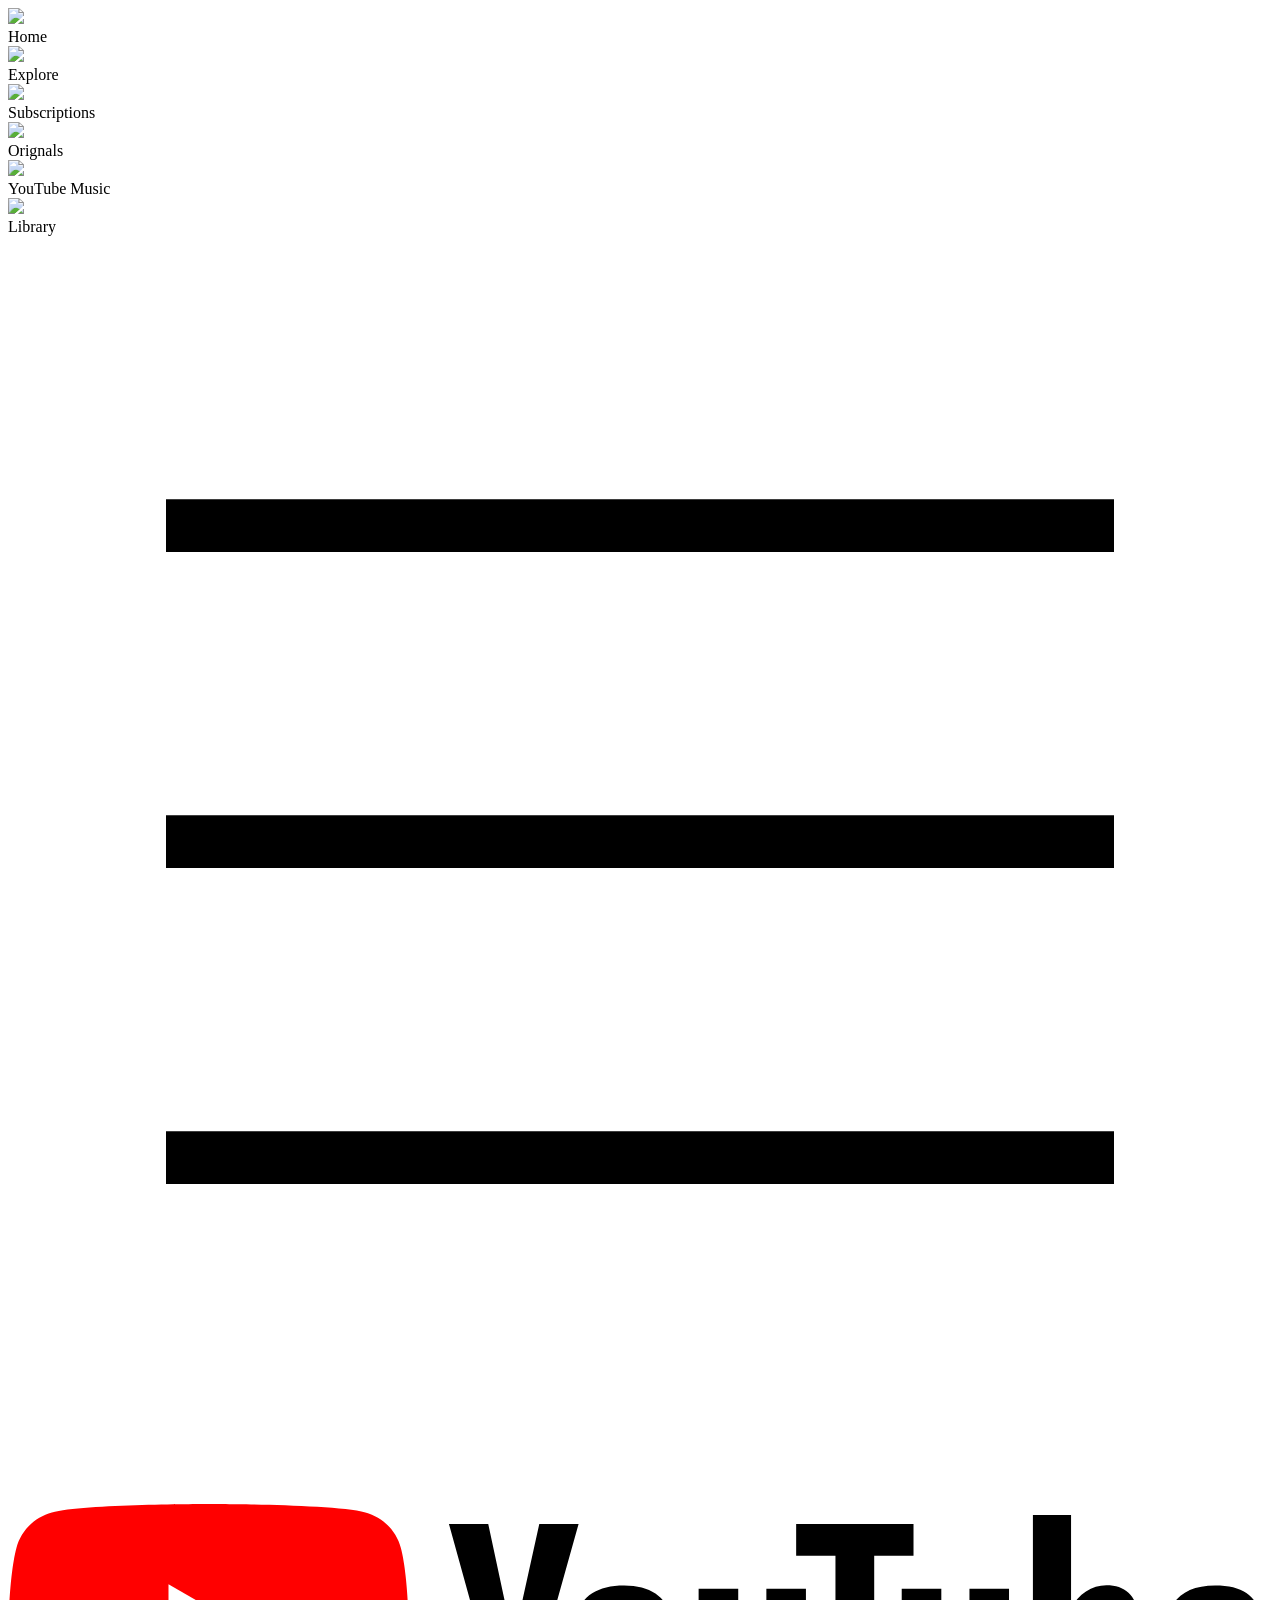
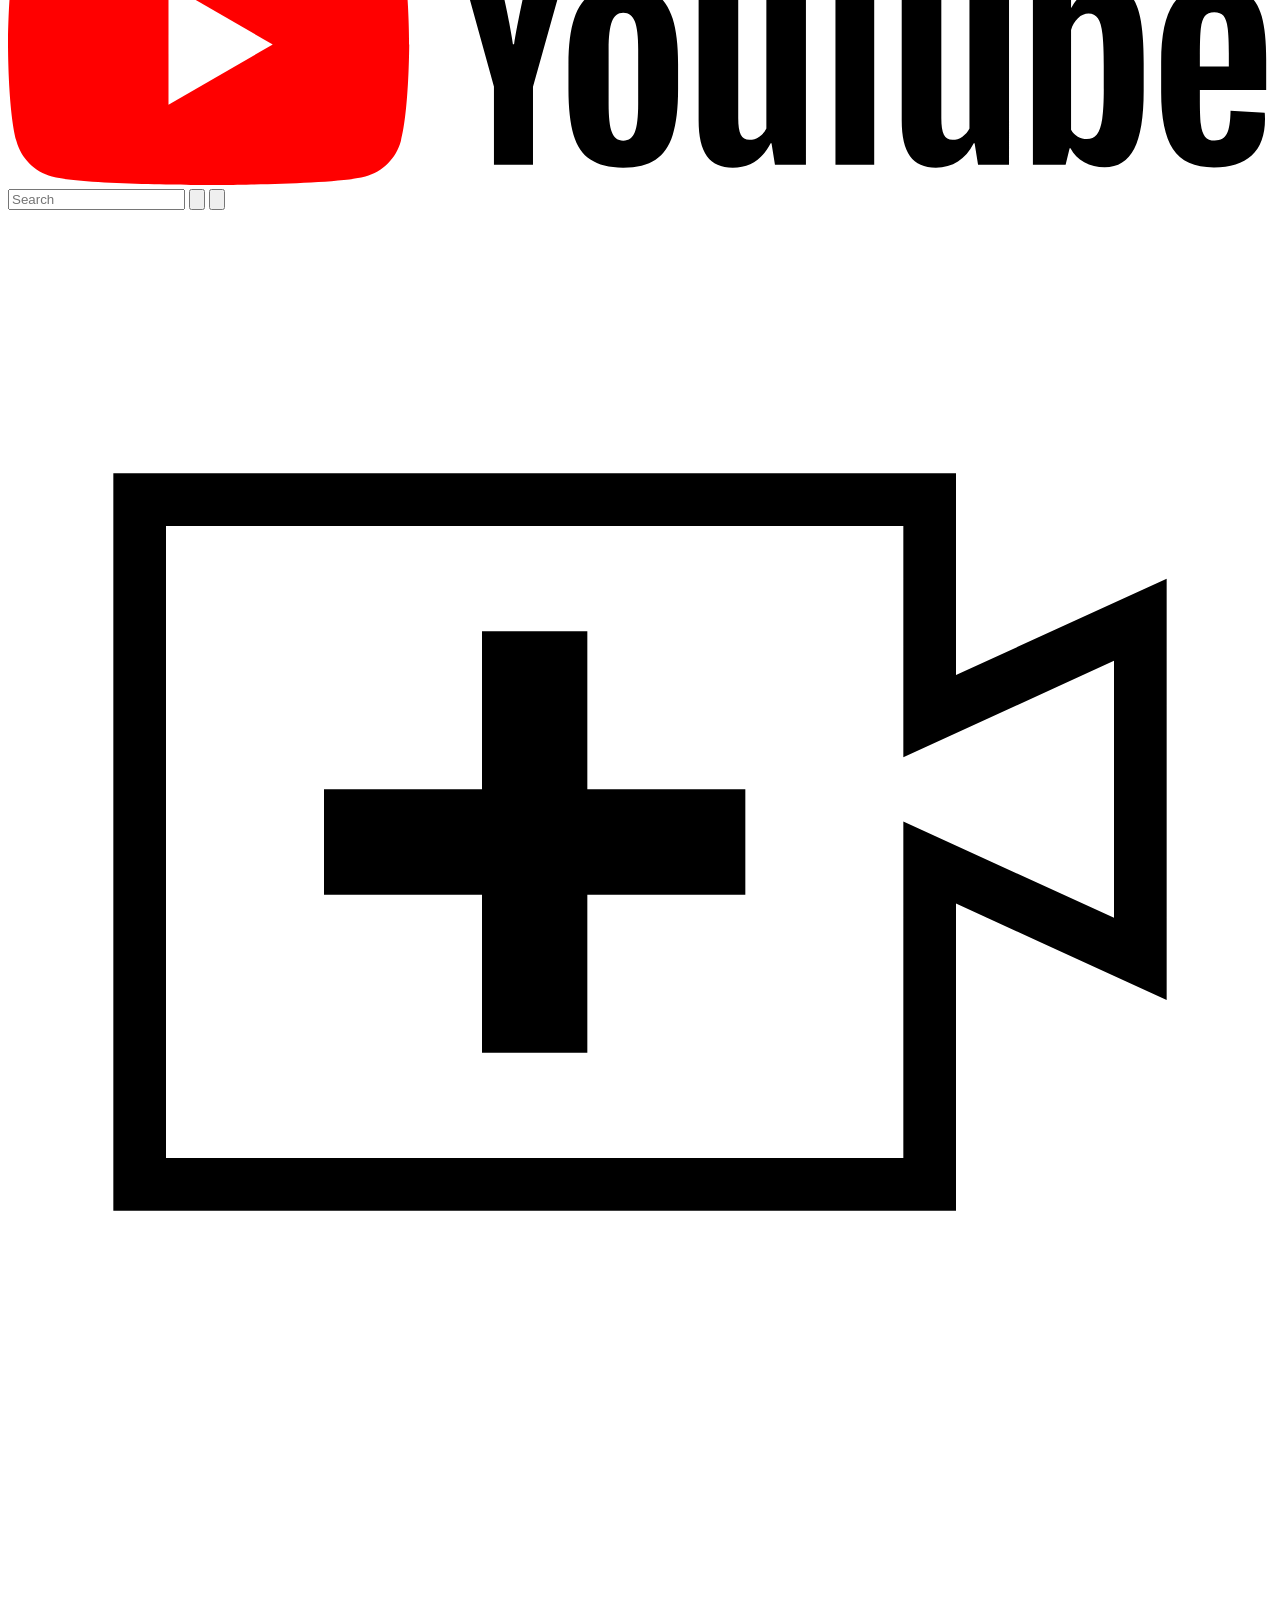
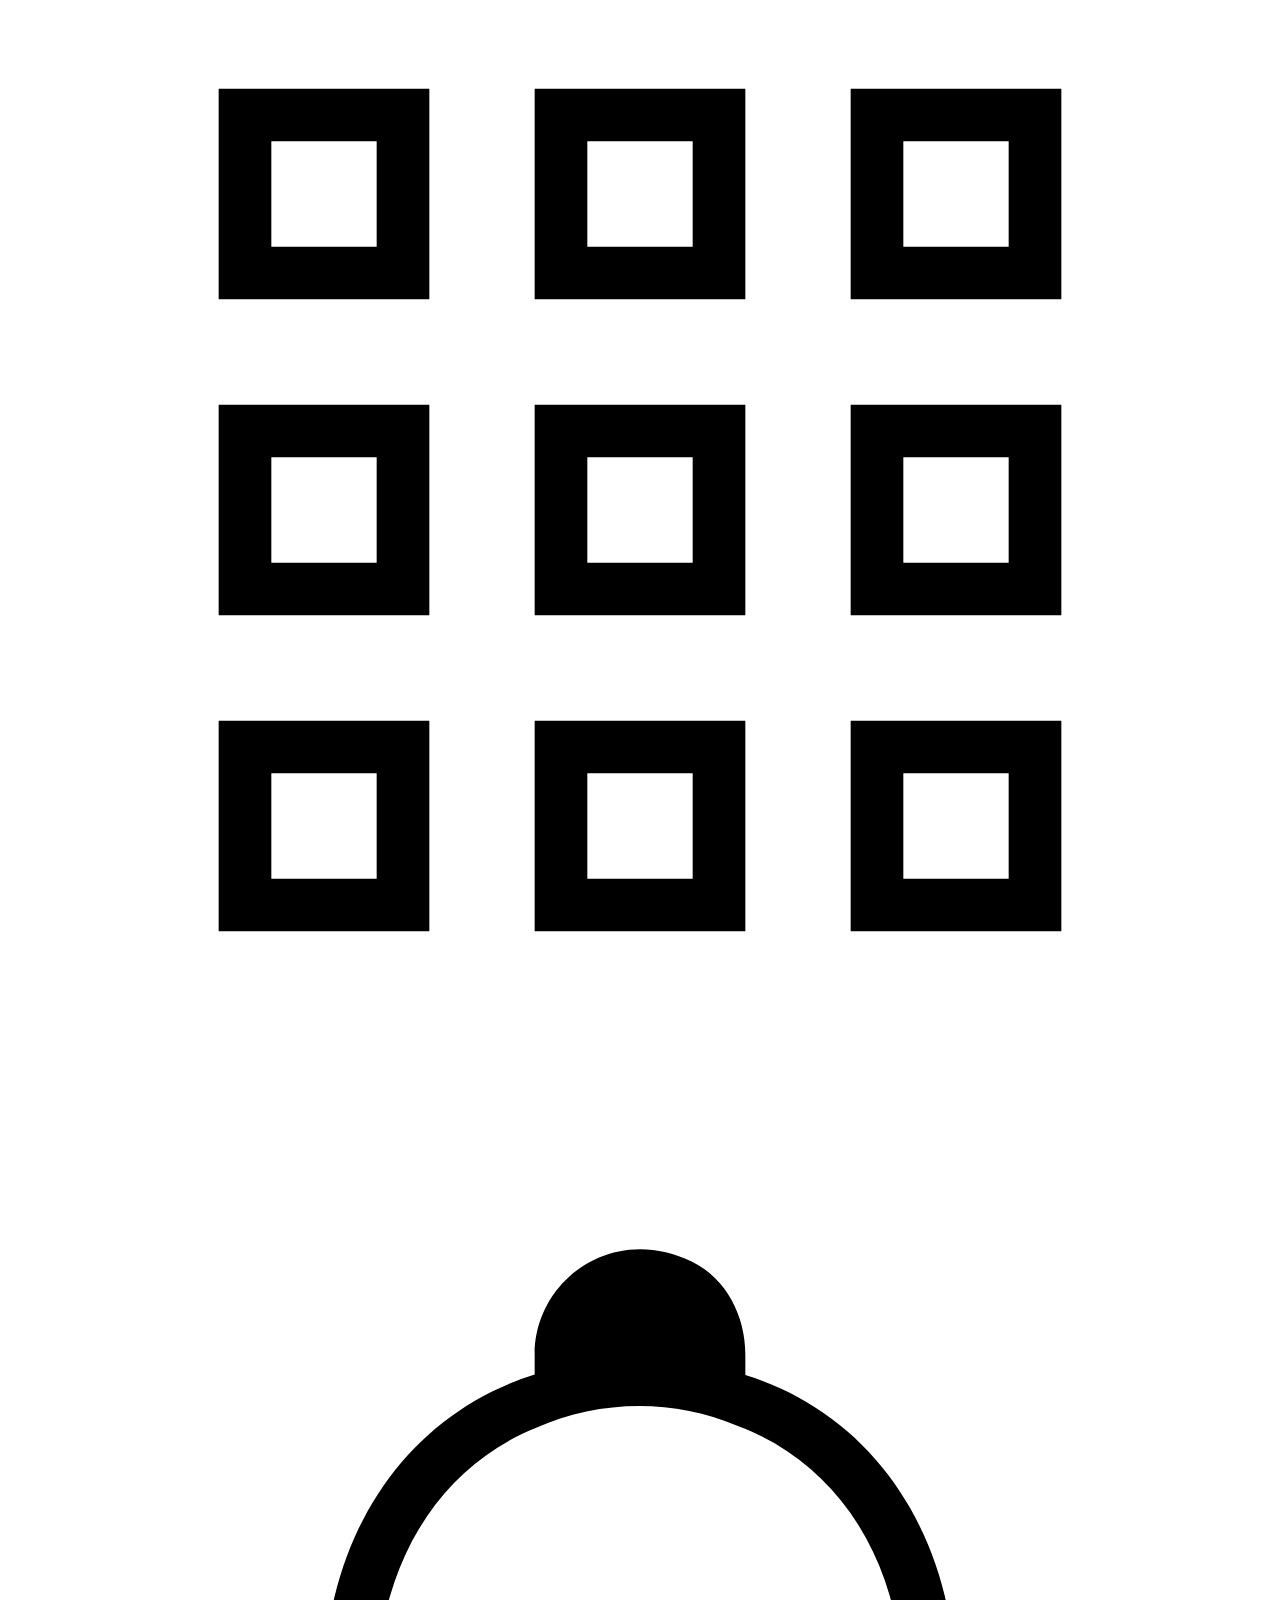
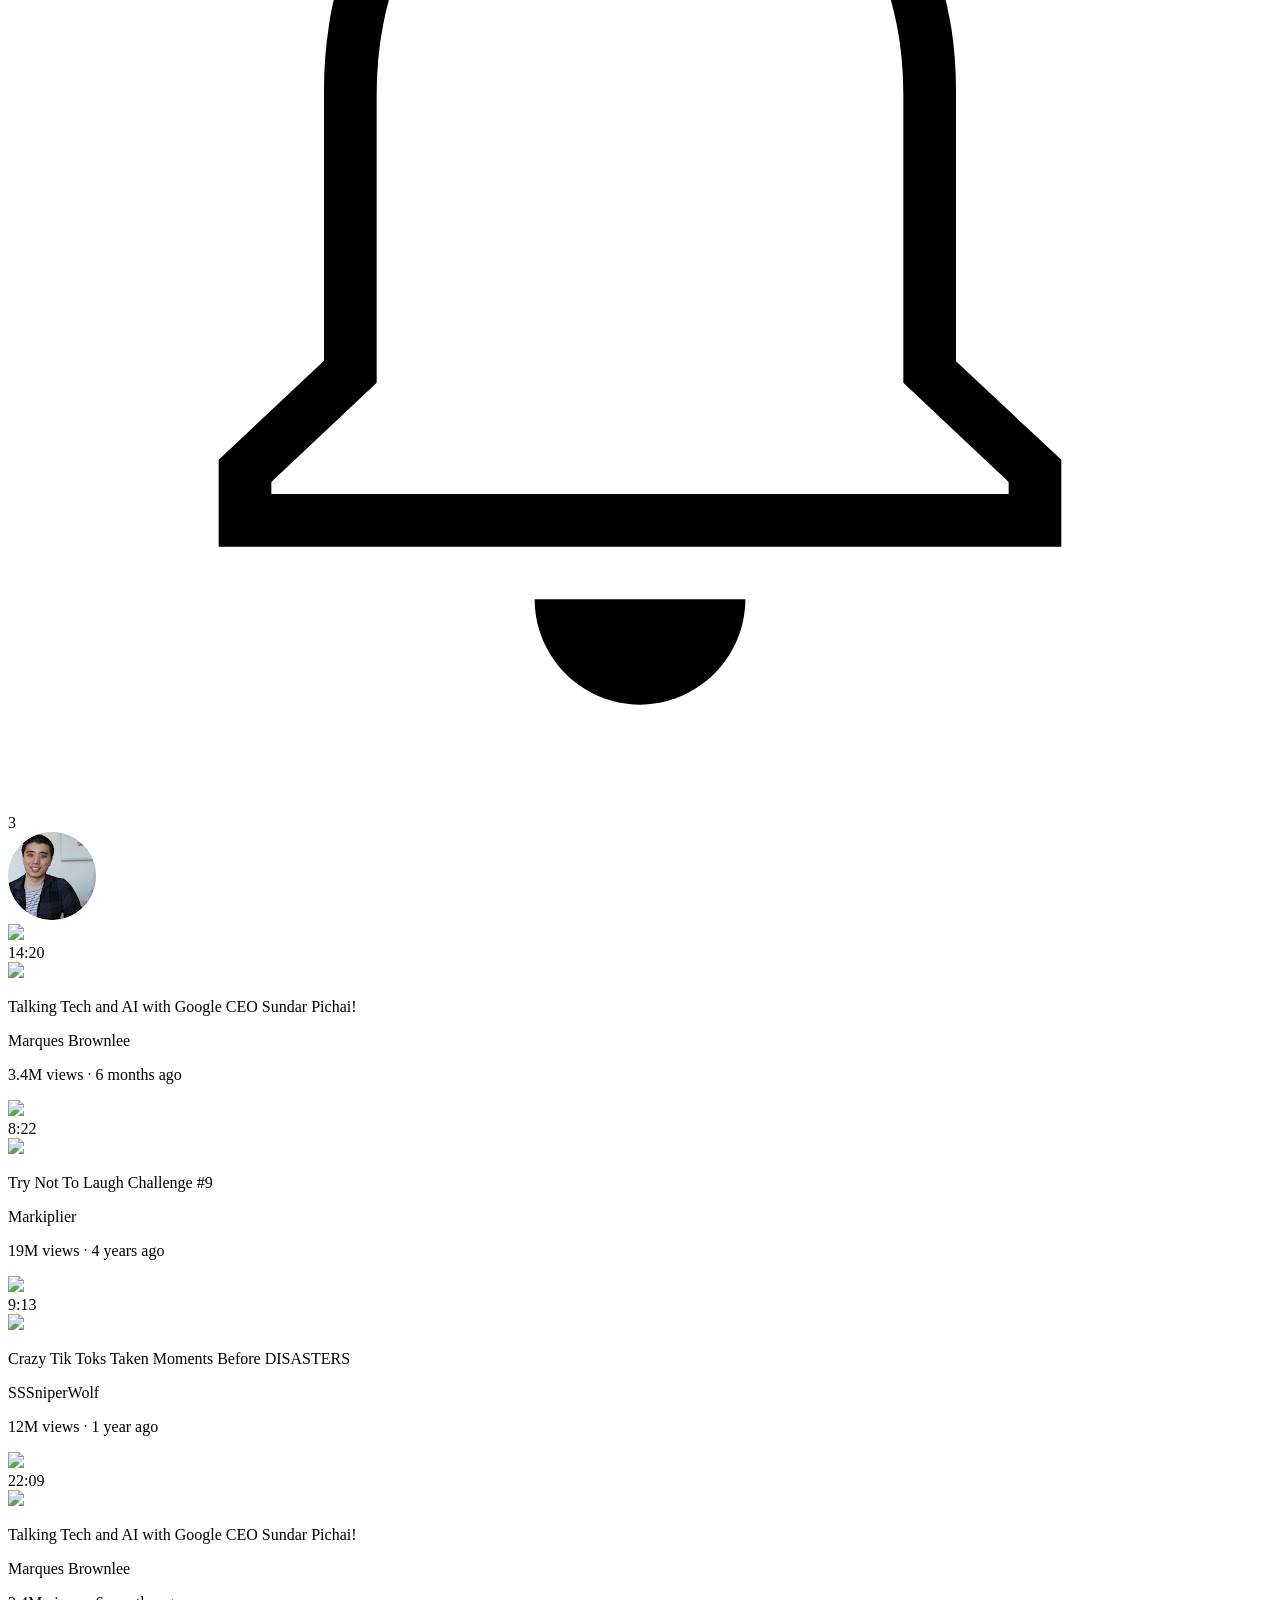
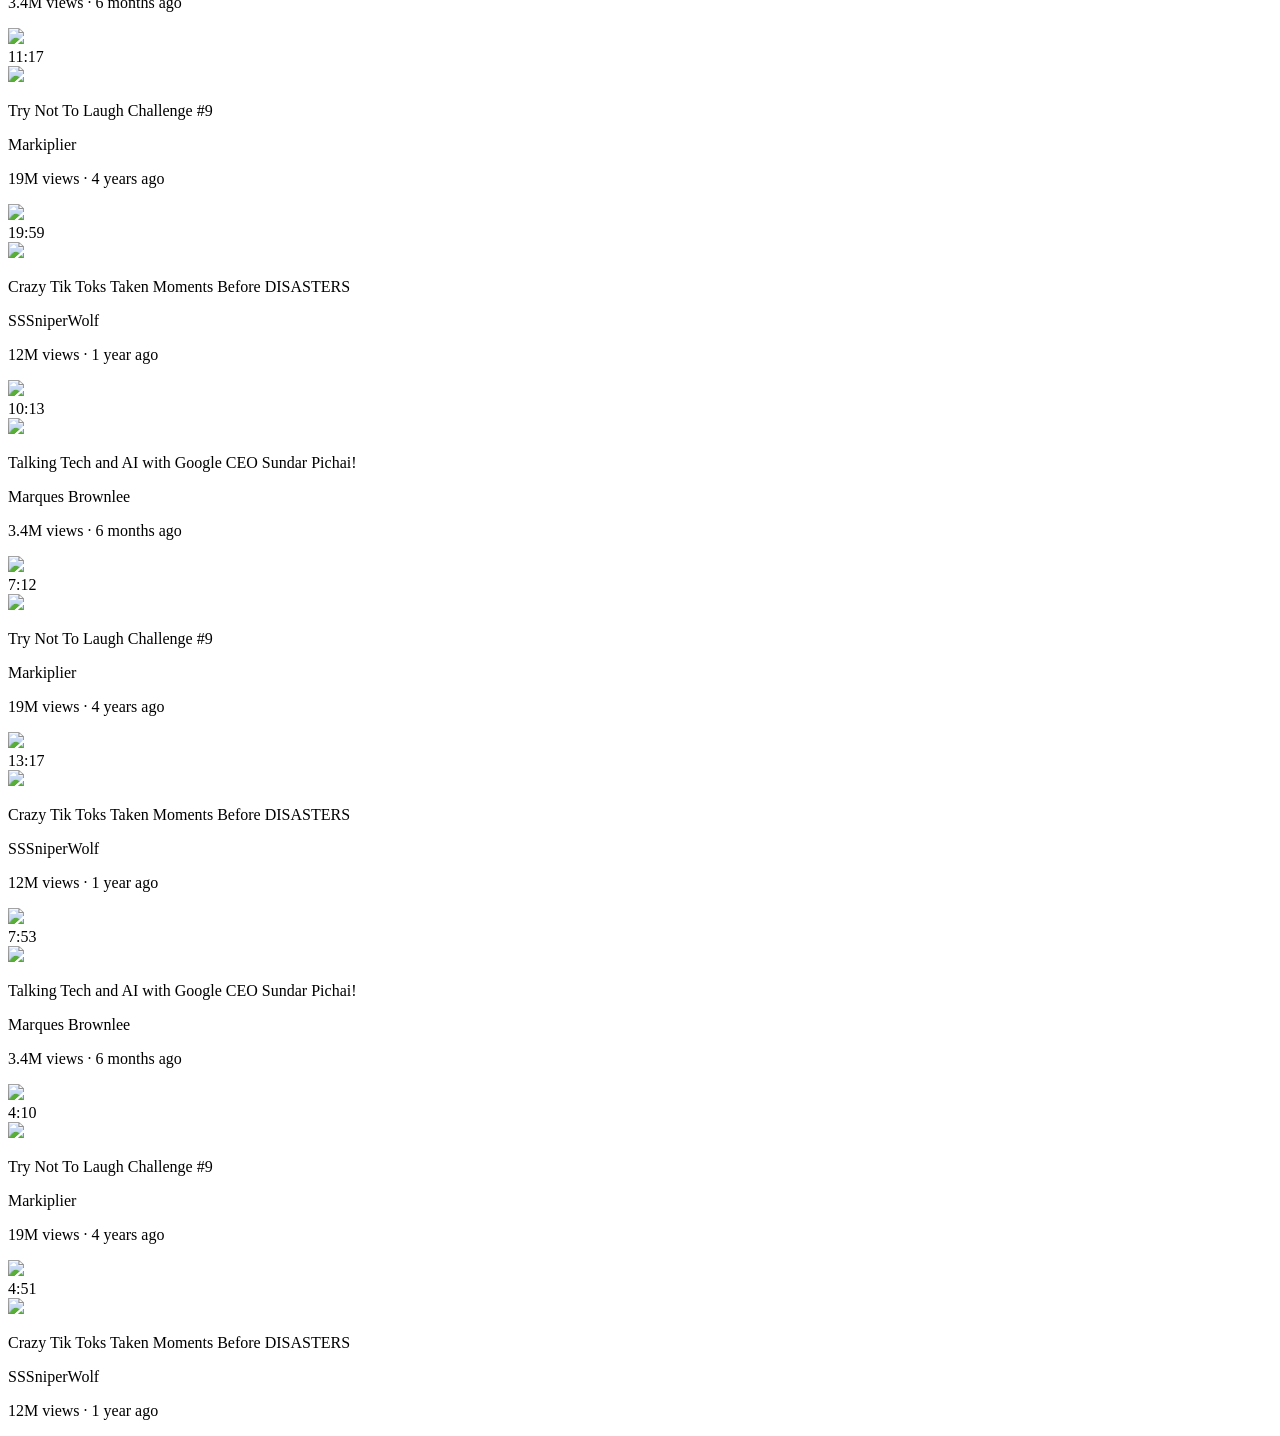
==== yt/youtube.html @ f855974b "Add files via upload" ====
<!DOCTYPE html>
<html>

<head>
    <title>YouTube.com</title>
    <link rel="preconnect" href="https://fonts.googleapis.com">
    <link rel="preconnect" href="https://fonts.gstatic.com" crossorigin>
    <link href="https://fonts.googleapis.com/css2?family=Roboto:ital,wght@0,100..900;1,100..900&display=swap"
        rel="stylesheet">
    <link rel="stylesheet" href="bbb.css">
</head>

<body>
    <nav class="sidebar">
            <div class="sb-button">
                    <img class="sb-image" src="icons/home.svg">
                    <div>Home</div>
            </div>
            <div class="sb-button">
                    <img class="sb-image" src="icons/explore.svg">
                    <div>Explore</div>
            </div>
            <div class="sb-button">
                    <img class="sb-image" src="icons/subscriptions.svg">
                    <div>Subscriptions</div>
            </div>
            <div class="sb-button">
                <img class="sb-image" src="icons/originals.svg">
                <div>Orignals</div>
            </div>
            <div class="sb-button">
                <img class="sb-image" src="icons/youtube-music.svg">
                <div>YouTube Music</div>
            </div>
            <div class="sb-button">
                <img class="sb-image" src="icons/library.svg">
                <div>Library</div>
            </div>
    </nav>
    <header class="header">
        <div class="l">
            <img class="ham" src="hamburger-menu.svg">
            <img class="logo" src="youtube-logo.svg">
        </div>
        <div class="m">
            <input class="searchbar" type="text" placeholder="Search">
            <button class="mag">
                <img class="srch" src="search.svg">
            </button>
            <button class="mic">
                <img class="voice-srch" src="voice-search-icon.svg">
            </button>
        </div>
        <div class="r">
            <img src="upload.svg" class="upload">
            <img src="youtube-apps.svg" class="app">
            <div class="b">
                <img src="notifications.svg" class="bell">
                <div class="count">3</div>
            </div>
            <img src="my-channel.jpeg" class="current-user">
        </div>
    </header>

    <main>
        <div class="tcol">
            <div class="vid">
                <div class="tn">
                    <img class="thumbnail" src="thumbnails/thumbnail-1.webp">
                    <div class="length">14:20</div>
                </div>
                <div class="info">
                    <div class="pp">
                        <img class="profile" src="profiles/channel-1.jpeg">
                    </div>
                    <div class="desc">
                        <p class="title">Talking Tech and AI with Google CEO Sundar Pichai!</p>
                        <p class="creator">Marques Brownlee</p>
                        <p class="stats">3.4M views &#183; 6 months ago</p>
                    </div>
                </div>
            </div>
            <div class="vid">
                <div class="tn">
                    <img class="thumbnail" src="thumbnails/thumbnail-2.webp">
                    <div class="length">8:22</div>
                </div>
                <div class="info">
                    <div class="pp">
                        <img class="profile" src="profiles/channel-2.jpeg">
                    </div>
                    <div class="desc">
                        <p class="title">Try Not To Laugh Challenge #9</p>
                        <p class="creator">Markiplier</p>
                        <p class="stats">19M views &#183; 4 years ago</p>
                    </div>
                </div>
            </div>
            <div class="vid">
                <div class="tn">
                    <img class="thumbnail" src="thumbnails/thumbnail-3.webp">
                    <div class="length">9:13</div>
                </div>
                <div class="info">
                    <div class="pp">
                        <img class="profile" src="profiles/channel-3.jpeg">
                    </div>
                    <div class="desc">
                        <p class="title">Crazy Tik Toks Taken Moments Before DISASTERS</p>
                        <p class="creator">SSSniperWolf</p>
                        <p class="stats">12M views &#183; 1 year ago</p>
                    </div>
                </div>
            </div>
            <div class="vid">
                <div class="tn">
                    <img class="thumbnail" src="thumbnails/thumbnail-4.webp">
                    <div class="length">22:09</div>
                </div>
                <div class="info">
                    <div class="pp">
                        <img class="profile" src="profiles/channel-4.jpeg">
                    </div>
                    <div class="desc">
                        <p class="title">Talking Tech and AI with Google CEO Sundar Pichai!</p>
                        <p class="creator">Marques Brownlee</p>
                        <p class="stats">3.4M views &#183; 6 months ago</p>
                    </div>
                </div>
            </div>
            <div class="vid">
                <div class="tn">
                    <img class="thumbnail" src="thumbnails/thumbnail-5.webp">
                    <div class="length">11:17</div>
                </div>
                <div class="info">
                    <div class="pp">
                        <img class="profile" src="profiles/channel-5.jpeg">
                    </div>
                    <div class="desc">
                        <p class="title">Try Not To Laugh Challenge #9</p>
                        <p class="creator">Markiplier</p>
                        <p class="stats">19M views &#183; 4 years ago</p>
                    </div>
                </div>
            </div>
            <div class="vid">
                <div class="tn">
                    <img class="thumbnail" src="thumbnails/thumbnail-6.webp">
                    <div class="length">19:59</div>
                </div>
                <div class="info">
                    <div class="pp">
                        <img class="profile" src="profiles/channel-6.jpeg">
                    </div>
                    <div class="desc">
                        <p class="title">Crazy Tik Toks Taken Moments Before DISASTERS</p>
                        <p class="creator">SSSniperWolf</p>
                        <p class="stats">12M views &#183; 1 year ago</p>
                    </div>
                </div>
            </div>
            <div class="vid">
                <div class="tn">
                    <img class="thumbnail" src="thumbnails/thumbnail-7.webp">
                    <div class="length">10:13</div>
                </div>
                <div class="info">
                    <div class="pp">
                        <img class="profile" src="profiles/channel-7.jpeg">
                    </div>
                    <div class="desc">
                        <p class="title">Talking Tech and AI with Google CEO Sundar Pichai!</p>
                        <p class="creator">Marques Brownlee</p>
                        <p class="stats">3.4M views &#183; 6 months ago</p>
                    </div>
                </div>
            </div>
            <div class="vid">
                <div class="tn">
                    <img class="thumbnail" src="thumbnails/thumbnail-8.webp">
                    <div class="length">7:12</div>
                </div>
                <div class="info">
                    <div class="pp">
                        <img class="profile" src="profiles/channel-8.jpeg">
                    </div>
                    <div class="desc">
                        <p class="title">Try Not To Laugh Challenge #9</p>
                        <p class="creator">Markiplier</p>
                        <p class="stats">19M views &#183; 4 years ago</p>
                    </div>
                </div>
            </div>
            <div class="vid">
                <div class="tn">
                    <img class="thumbnail" src="thumbnails/thumbnail-9.webp">
                    <div class="length">13:17</div>
                </div>
                <div class="info">
                    <div class="pp">
                        <img class="profile" src="profiles/channel-9.jpeg">
                    </div>
                    <div class="desc">
                        <p class="title">Crazy Tik Toks Taken Moments Before DISASTERS</p>
                        <p class="creator">SSSniperWolf</p>
                        <p class="stats">12M views &#183; 1 year ago</p>
                    </div>
                </div>
            </div>
            <div class="vid">
                <div class="tn">
                    <img class="thumbnail" src="thumbnails/thumbnail-10.webp">
                    <div class="length">7:53</div>
                </div>
                <div class="info">
                    <div class="pp">
                        <img class="profile" src="profiles/channel-10.jpeg">
                    </div>
                    <div class="desc">
                        <p class="title">Talking Tech and AI with Google CEO Sundar Pichai!</p>
                        <p class="creator">Marques Brownlee</p>
                        <p class="stats">3.4M views &#183; 6 months ago</p>
                    </div>
                </div>
            </div>
            <div class="vid">
                <div class="tn">
                    <img class="thumbnail" src="thumbnails/thumbnail-11.webp">
                    <div class="length">4:10</div>
                </div>
                <div class="info">
                    <div class="pp">
                        <img class="profile" src="profiles/channel-11.jpeg">
                    </div>
                    <div class="desc">
                        <p class="title">Try Not To Laugh Challenge #9</p>
                        <p class="creator">Markiplier</p>
                        <p class="stats">19M views &#183; 4 years ago</p>
                    </div>
                </div>
            </div>
            <div class="vid">
                <div class="tn">
                    <img class="thumbnail" src="thumbnails/thumbnail-12.webp">
                    <div class="length">4:51</div>
                </div>
                <div class="info">
                    <div class="pp">
                        <img class="profile" src="profiles/channel-12.jpeg">
                    </div>
                    <div class="desc">
                        <p class="title">Crazy Tik Toks Taken Moments Before DISASTERS</p>
                        <p class="creator">SSSniperWolf</p>
                        <p class="stats">12M views &#183; 1 year ago</p>
                    </div>
                </div>
            </div>
        </div>
    </main>
</body>

</html>
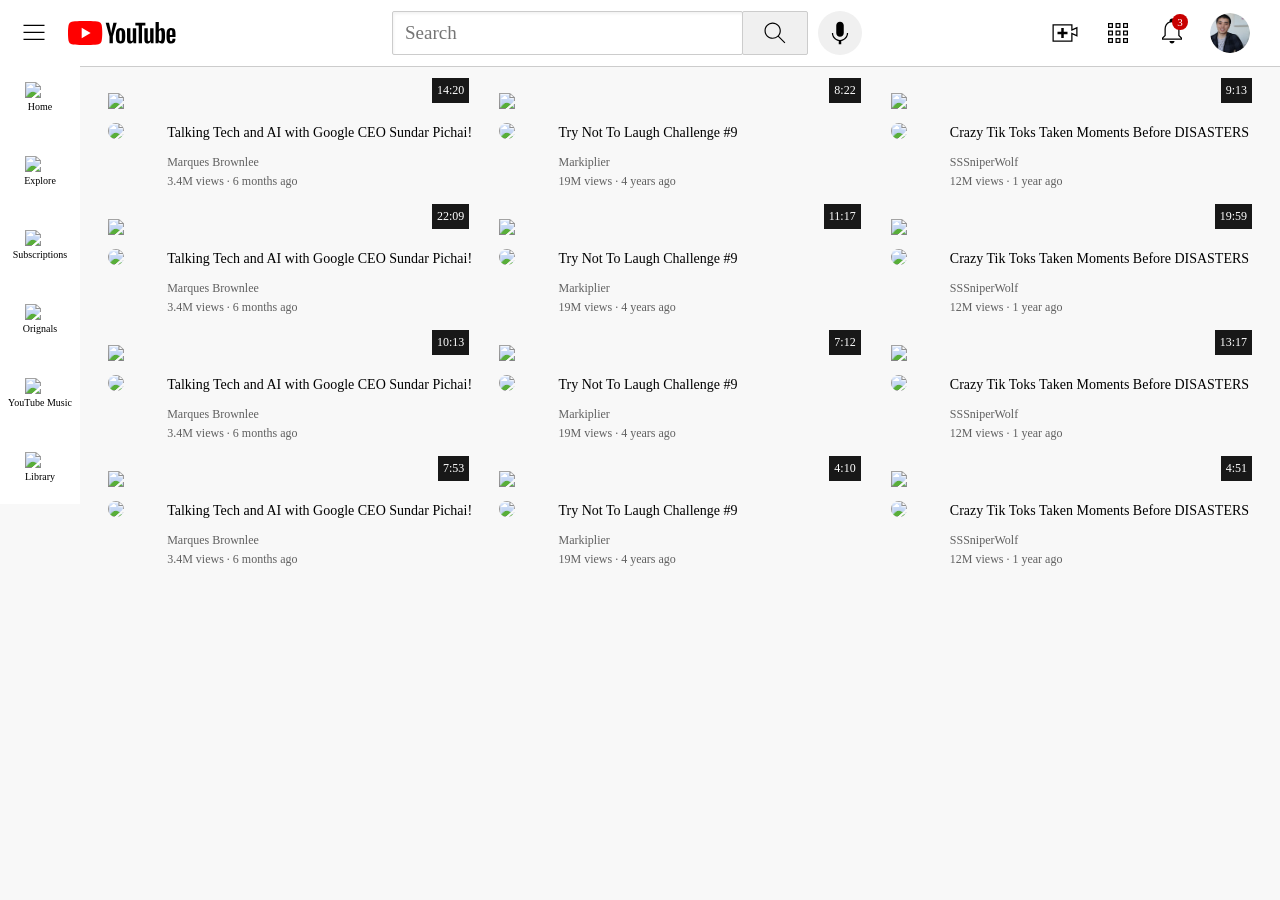
==== commit 770046f3: "Update youtube.html" ====
--- a/yt/youtube.html
+++ b/yt/youtube.html
@@ -7,7 +7,7 @@
     <link rel="preconnect" href="https://fonts.gstatic.com" crossorigin>
     <link href="https://fonts.googleapis.com/css2?family=Roboto:ital,wght@0,100..900;1,100..900&display=swap"
         rel="stylesheet">
-    <link rel="stylesheet" href="bbb.css">
+    <link rel="stylesheet" href="youtube.css">
 </head>
 
 <body>
@@ -260,4 +260,4 @@
     </main>
 </body>
 
-</html>+</html>
--- a/yt/youtube.css
+++ b/yt/youtube.css
@@ -0,0 +1,216 @@
+body{
+            padding-top: 85px;
+            padding-left: 100px;
+            padding-right: 15px;
+            background-color: rgb(248, 248, 248);
+        }
+        .tcol{
+            display: grid;
+            column-gap: 25px;
+            margin-bottom: 40px; 
+            row-gap: 30px;    
+        }
+        @media(max-width:950px){
+            .tcol{
+                grid-template-columns: 1fr 1fr;
+            }
+        }
+        @media(min-width:951px) and (max-width:1299px){
+            .tcol{
+                grid-template-columns: 1fr 1fr 1fr;
+            }
+        }
+        @media(min-width:1300px){
+            .tcol{
+                grid-template-columns: 1fr 1fr 1fr 1fr;
+            }
+        }
+        p {
+            margin-top: 0px;
+            margin-bottom: 0px;
+        }
+        *{
+            font-family: Roboto;
+
+        }
+        .info {
+            display: grid;
+            grid-template-columns: .8fr 5fr;
+            column-gap: 10px;
+        }
+
+        .thumbnail {
+            width: 100%;
+            margin-bottom: 10px;
+        }
+        .tn{
+            position: relative;
+        }
+        .length{
+            position: absolute;
+            bottom: 20px;
+            right: 5px;
+            color:white;
+            background-color: rgba(0, 0, 0, .9);
+            padding: 5px 5px 5px 5px;
+            font-size: 12px;
+        }
+        .profile {
+            width: 100%;
+            border-radius: 50%;
+        }
+        .desc {
+            vertical-align: top;
+        }
+        .title{
+            margin-bottom: 12px;
+            font-weight: 500;
+            font-size: 14px;
+            line-height: 20px;
+        }
+        .creator, .stats{
+            color:rgb(96,96,96);
+            font-size: 12px;
+        }
+        .creator{
+            margin-bottom: 4px;
+        }
+        .header{
+            display: flex;
+            flex-direction: row;
+            height: 60px;
+            justify-content: space-between;
+            position:fixed;
+            top:0;
+            left:0;
+            right:0;
+            background-color: white;
+            padding-top: 3px;
+            padding-bottom: 3px;
+            border-bottom: solid;
+            border-bottom-width: .1px;
+            border-color: rgb(204, 204, 204);
+            z-index: 100;
+        }
+
+        .m{
+            flex:1;
+            margin-left: 57px;
+            margin-right: 29px;
+            max-width: 470px;
+
+        }
+        .r{
+            width:200px;
+            margin-right: 30px;
+            justify-content: space-between;
+            flex-shrink: 0;
+        }
+        .l, .m, .r {
+            display: flex;             
+            align-items: center;
+        }
+        .ham{
+            flex:1;
+            margin-left: 20px;
+            margin-right: 20px;
+            height: 28px;
+        }
+        .logo{
+            flex:1;
+            height:24px;
+        }
+        .searchbar{
+            flex:1;
+            font-family: Roboto;
+            font-size: 19px;
+            font-weight: 400;
+            width: 100%;
+            box-shadow: inset 1px 2px 3px rgb(0, 0, 0, 0.05);
+            border-color: rgb(204, 204, 204);
+            border-width: 0.909091px;
+            border-style:solid;
+            border-radius: 2px;
+            height: 40px;
+            padding-left:12px;
+
+        }
+        .srch{
+            height:28px;
+            width: 100%;
+            margin-right: 10px;
+            margin-left: 10px;
+        }
+        .mag{
+            height:44px;
+            width:66px;
+            display: flex;
+            align-items: center;
+            box-shadow: rgb(238, 238, 238);
+            border-color: rgb(204, 204, 204);
+            border-width: 0.909091px;
+            border-style:solid;
+            border-radius: 2px;
+            background-color: rgb(240, 240, 240);
+            margin-left: -1px;
+            margin-right: 10px;
+        }
+        .voice-srch, .upload, .app, .bell{
+            height: 30px;
+        }
+        .voice-srch{
+            flex:1;
+        }
+        .mic{
+            height:44px;
+            width:44px;
+            border-radius: 50%;
+            border:none;
+            background-color: rgb(240, 240, 240);
+            display: flex;
+            align-items: center;
+        }
+        .current-user{
+            height: 40px;
+            border-radius: 50%;
+        }
+        .b{
+            position: relative;
+        }
+        .count{
+            position: absolute;
+            top:-2px;
+            right: -1.2px;
+            background-color:rgb(200, 0, 0);
+            border-radius: 50%;
+            color:white;
+            padding: 2px 5px 2px 5px;
+            font-size: 11px;
+        }
+        .sidebar{
+                position:fixed;
+                left:0;
+                top: 60px;
+                bottom: 0;
+                width: 80px;
+                z-index: 200;
+            }
+            .sb-button{
+                display: flex;
+                justify-content: center;
+                align-items: center;
+                flex-direction: column;
+                height: 74px;
+                background-color: white;
+            }
+            .sb-button:hover{
+                background-color: rgb(245, 245, 245);
+                cursor: pointer;
+            }
+            .sb-image{
+                width: 30px;
+                margin-bottom: 3px;
+            }
+            .sb-button div{
+                font-size: 10px;
+            }
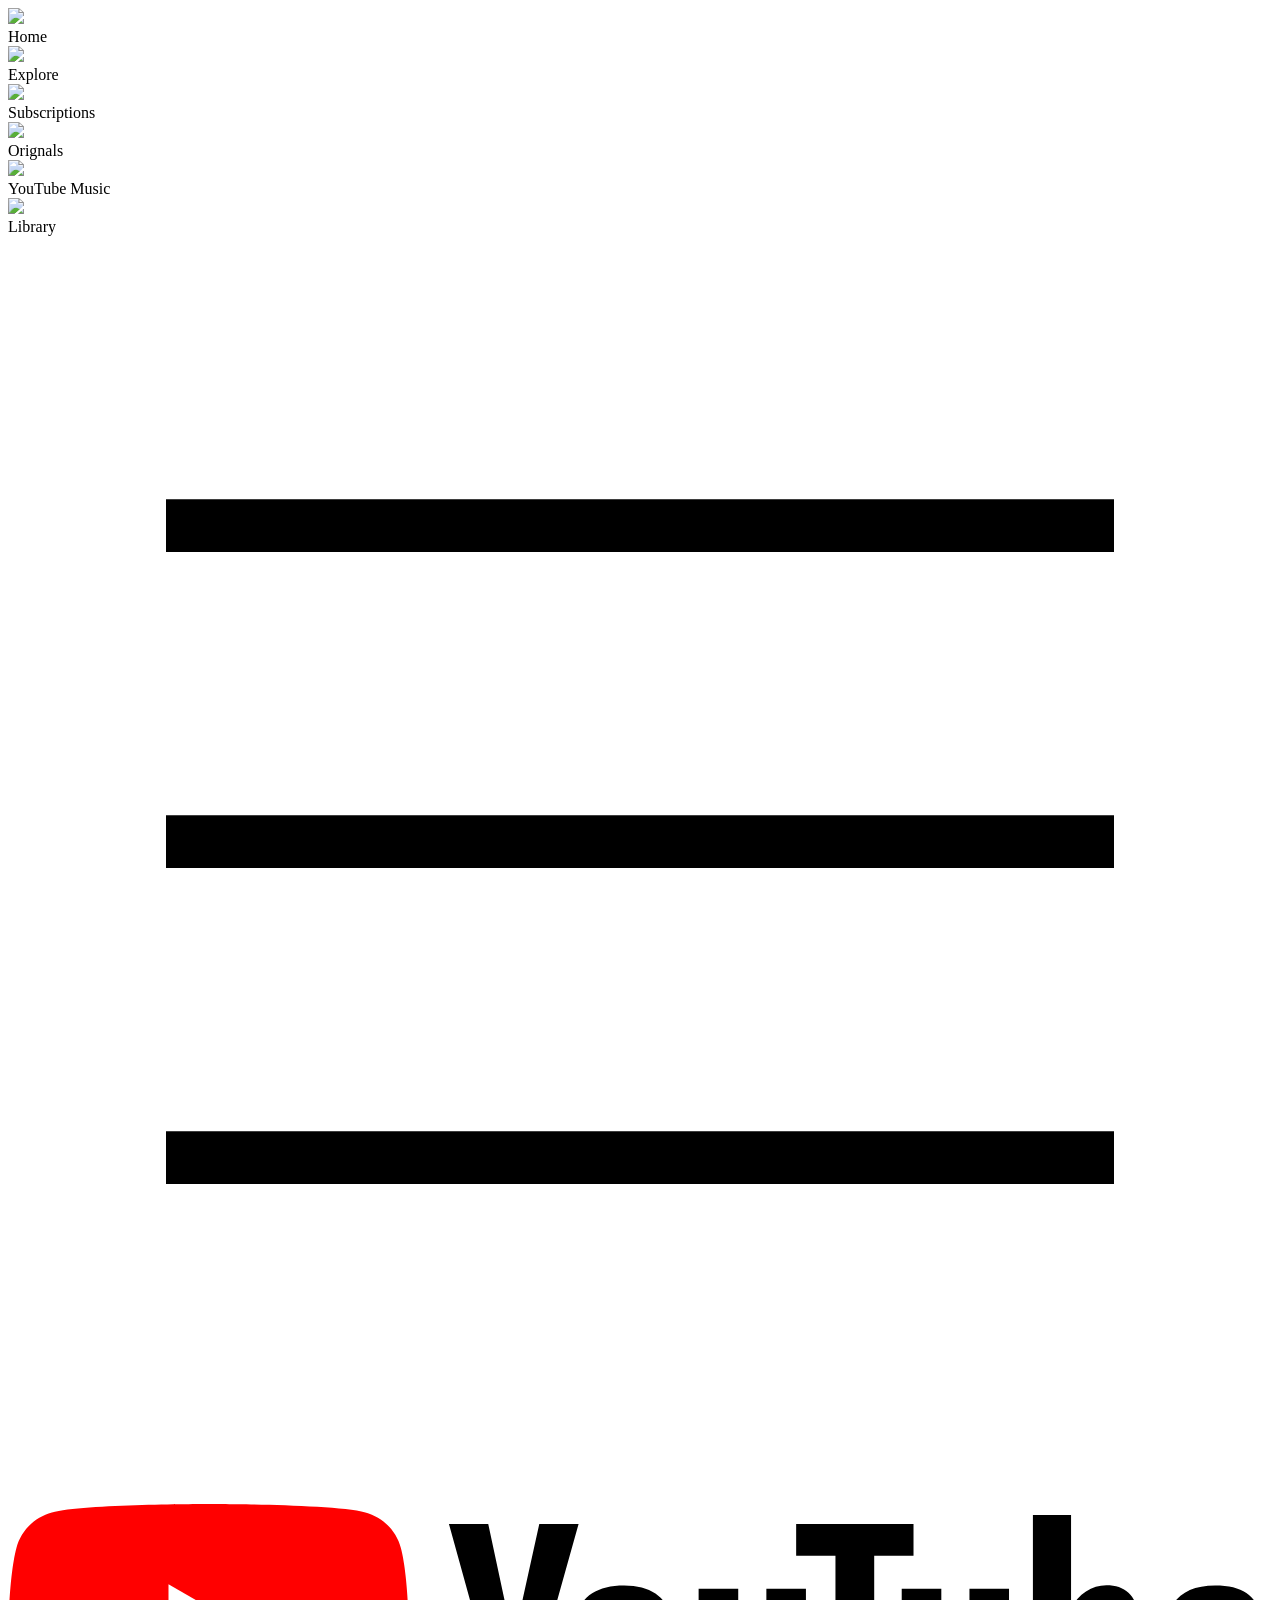
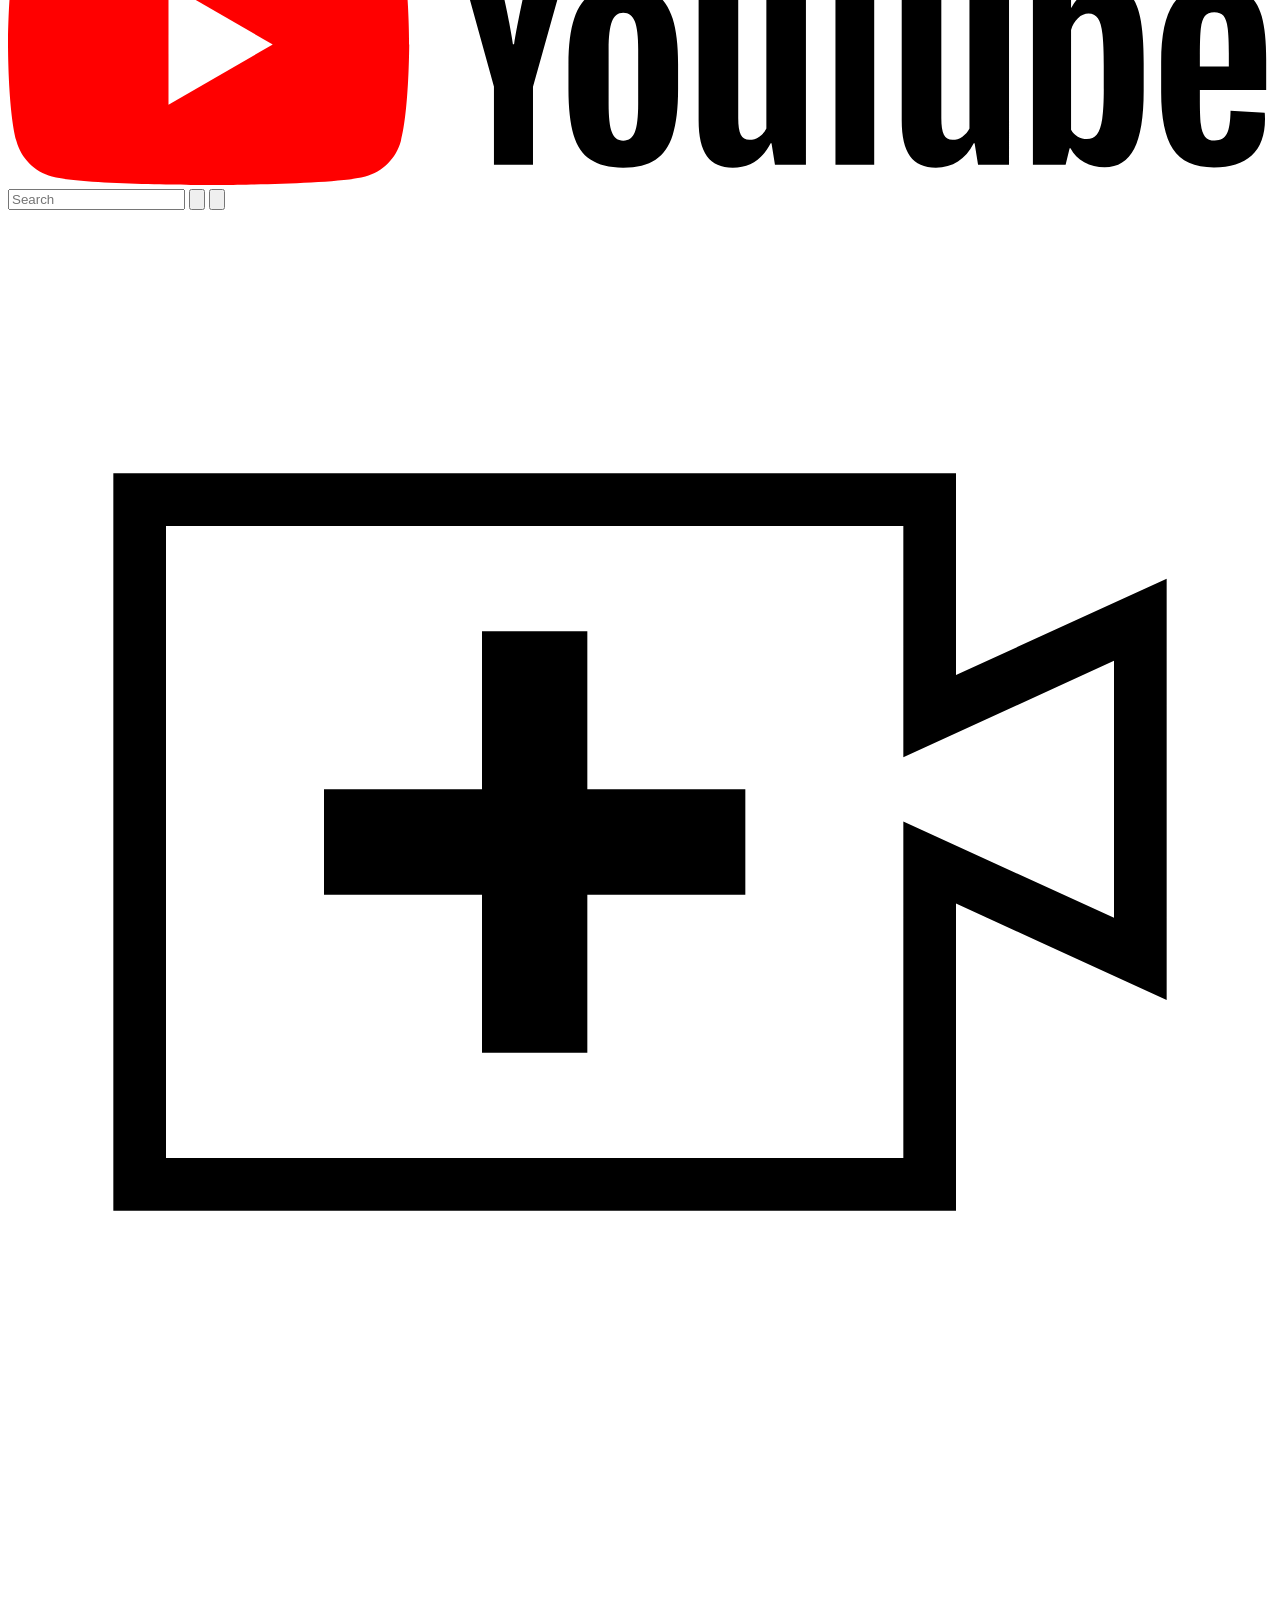
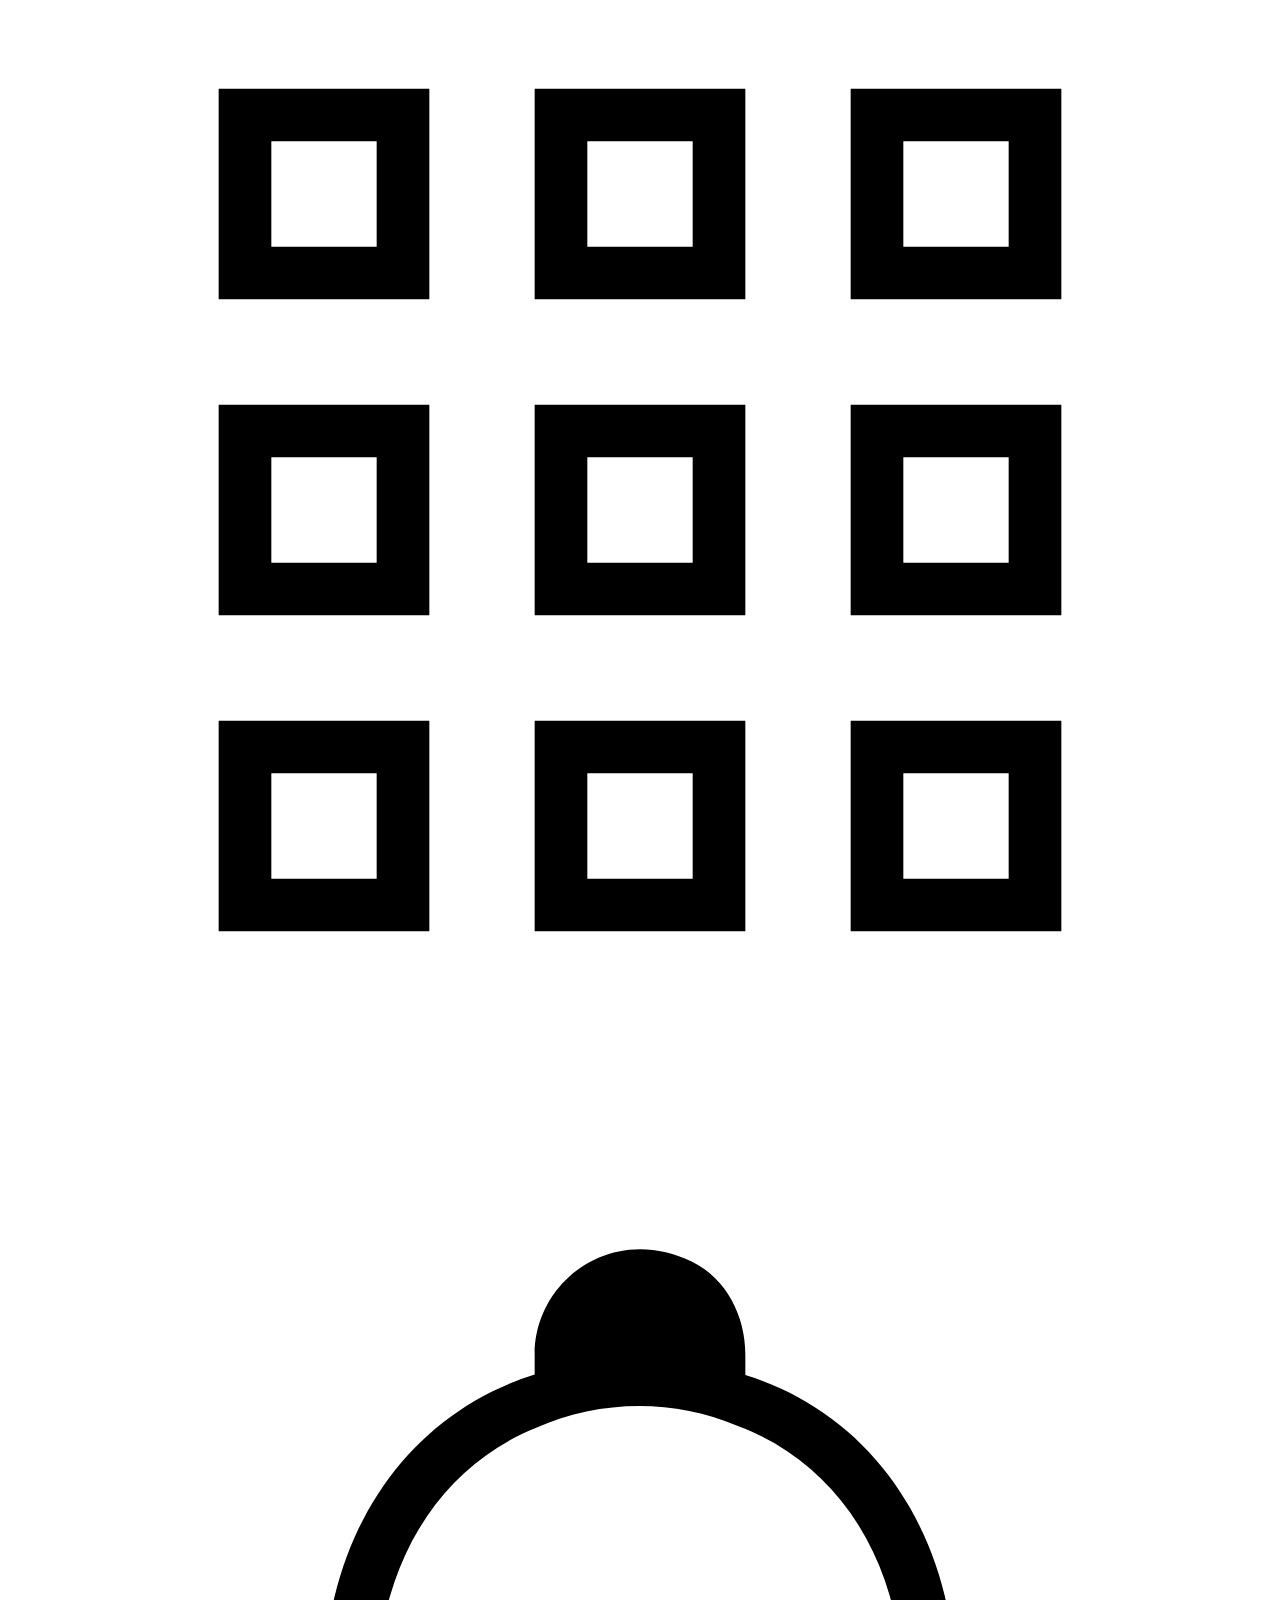
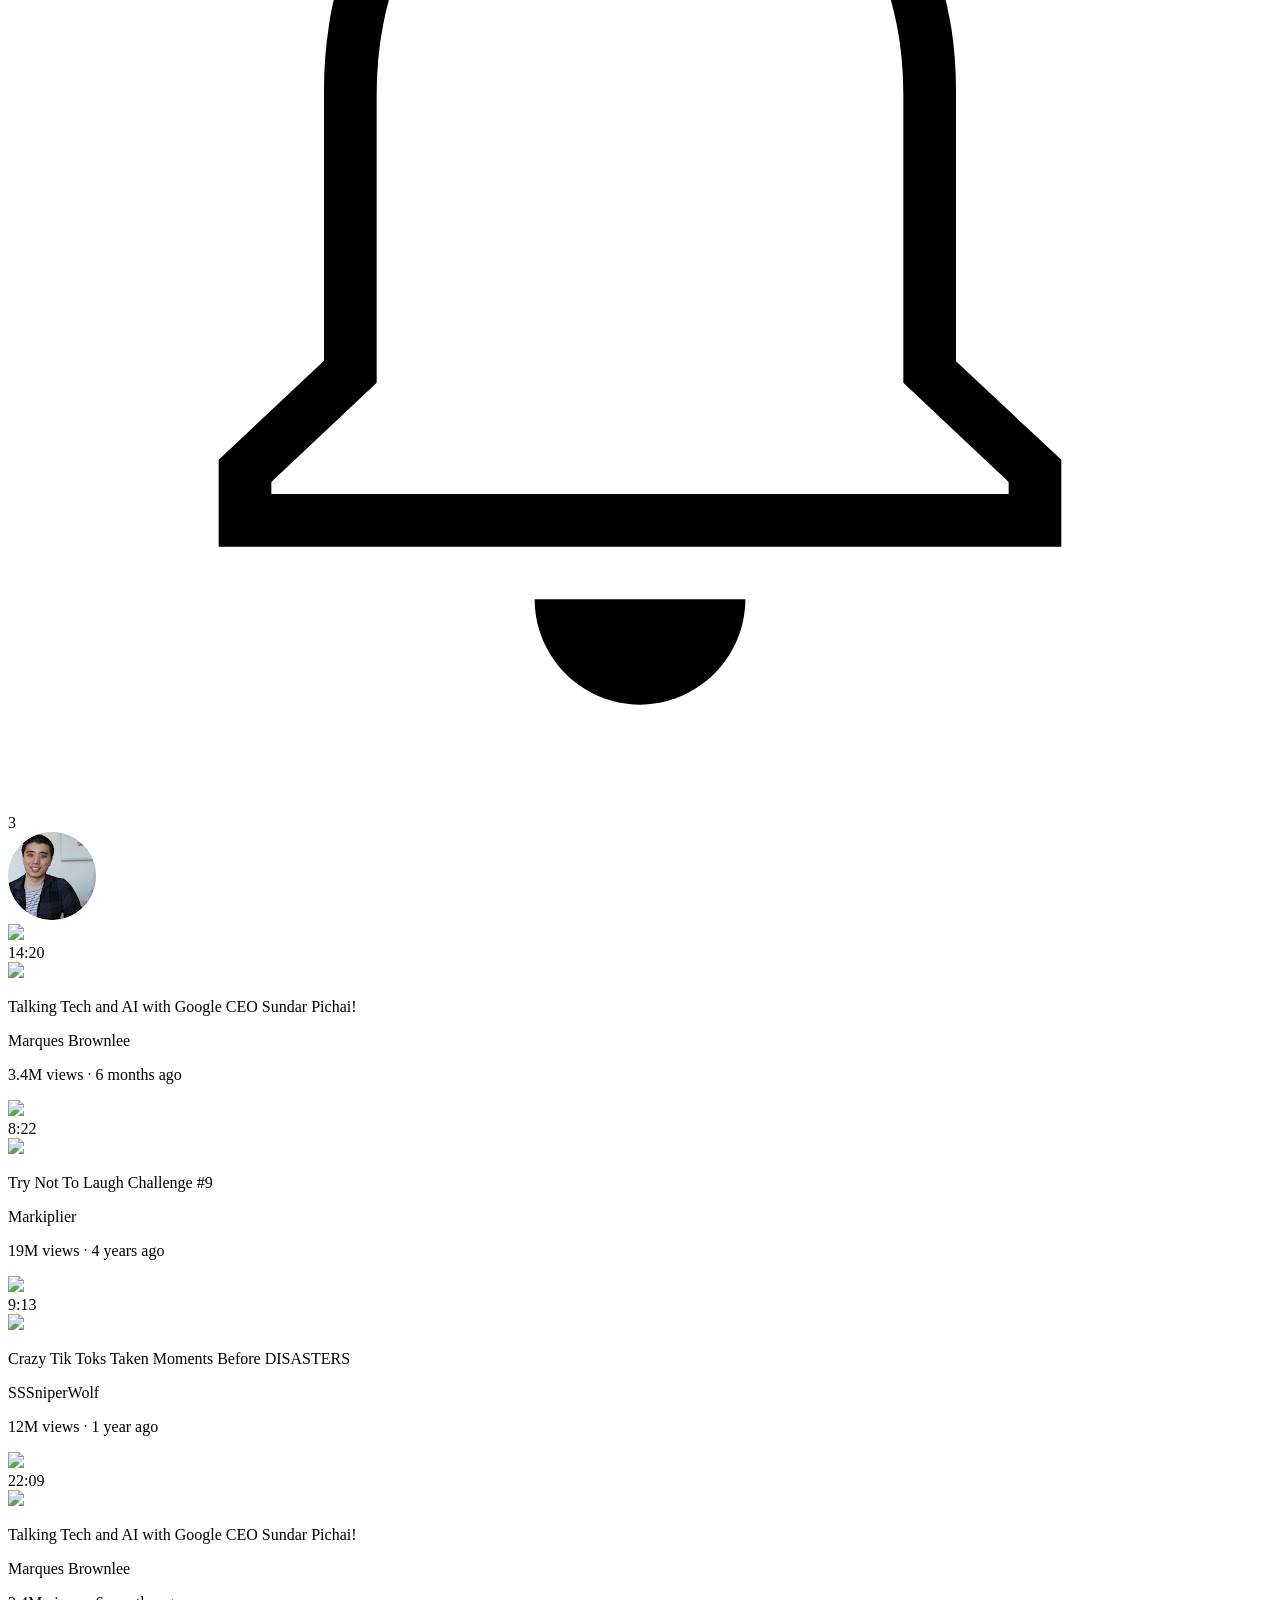
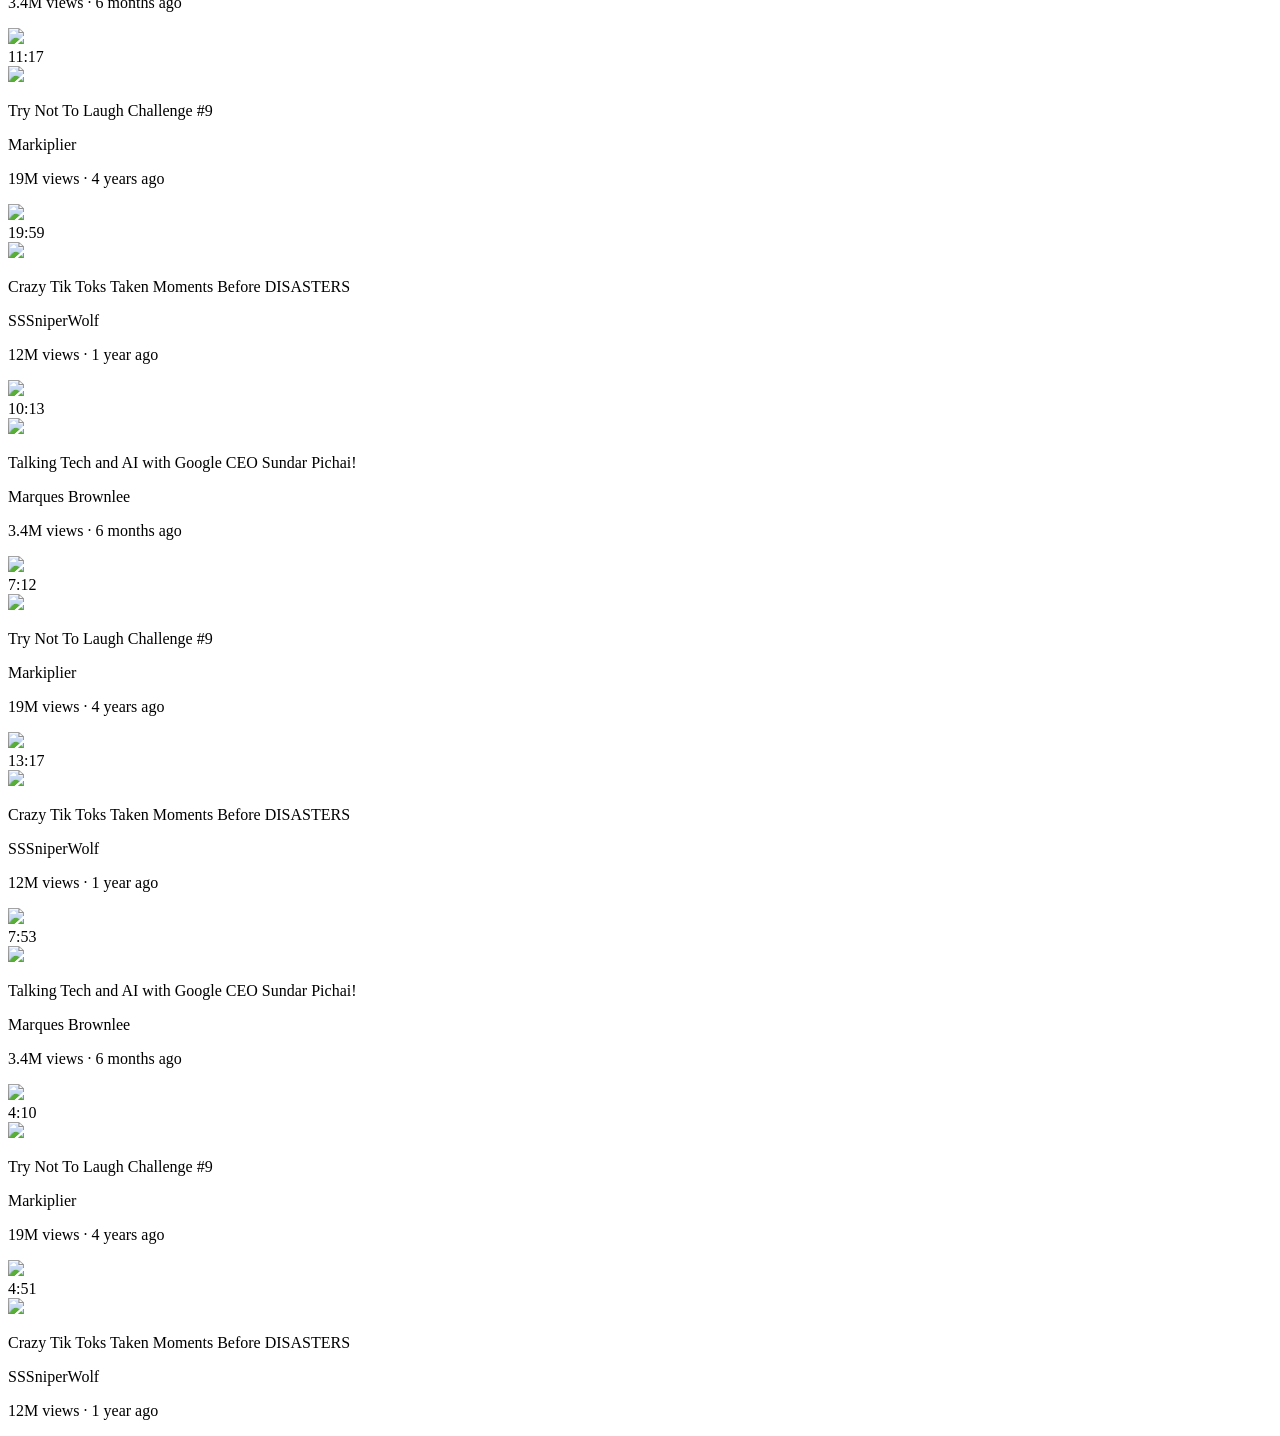
==== commit 9774cdc3: "Update youtube.html" ====
--- a/yt/youtube.html
+++ b/yt/youtube.html
@@ -7,7 +7,7 @@
     <link rel="preconnect" href="https://fonts.gstatic.com" crossorigin>
     <link href="https://fonts.googleapis.com/css2?family=Roboto:ital,wght@0,100..900;1,100..900&display=swap"
         rel="stylesheet">
-    <link rel="stylesheet" href="youtube.css">
+    <link rel="stylesheet" href="yt/youtube.css">
 </head>
 
 <body>
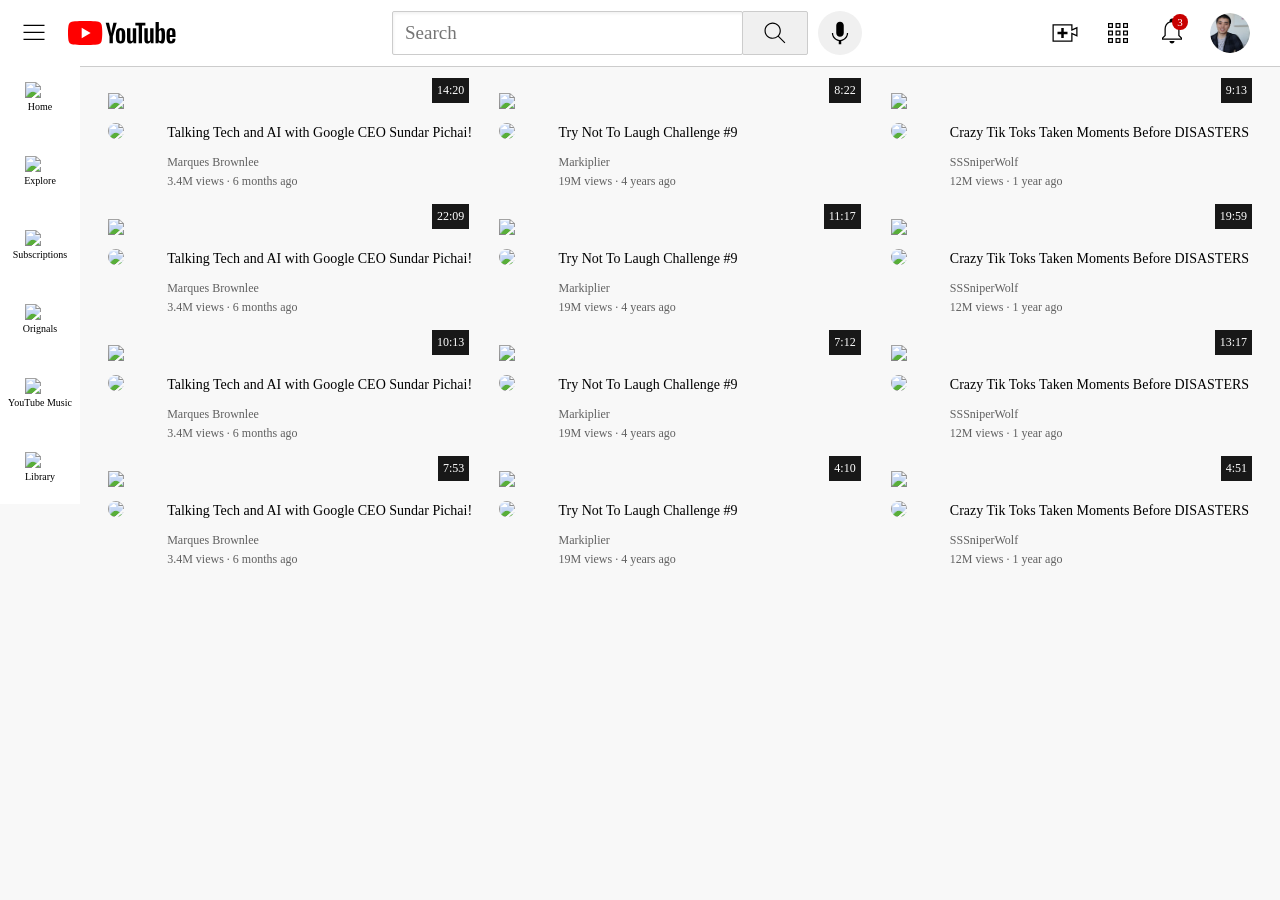
==== commit 4ecff077: "Update youtube.html" ====
--- a/yt/youtube.html
+++ b/yt/youtube.html
@@ -7,7 +7,7 @@
     <link rel="preconnect" href="https://fonts.gstatic.com" crossorigin>
     <link href="https://fonts.googleapis.com/css2?family=Roboto:ital,wght@0,100..900;1,100..900&display=swap"
         rel="stylesheet">
-    <link rel="stylesheet" href="yt/youtube.css">
+    <link rel="stylesheet" href="youtube.css">
 </head>
 
 <body>
--- a/yt/youtube.css
+++ b/yt/youtube.css
@@ -0,0 +1,216 @@
+body{
+            padding-top: 85px;
+            padding-left: 100px;
+            padding-right: 15px;
+            background-color: rgb(248, 248, 248);
+        }
+        .tcol{
+            display: grid;
+            column-gap: 25px;
+            margin-bottom: 40px; 
+            row-gap: 30px;    
+        }
+        @media(max-width:950px){
+            .tcol{
+                grid-template-columns: 1fr 1fr;
+            }
+        }
+        @media(min-width:951px) and (max-width:1299px){
+            .tcol{
+                grid-template-columns: 1fr 1fr 1fr;
+            }
+        }
+        @media(min-width:1300px){
+            .tcol{
+                grid-template-columns: 1fr 1fr 1fr 1fr;
+            }
+        }
+        p {
+            margin-top: 0px;
+            margin-bottom: 0px;
+        }
+        *{
+            font-family: Roboto;
+
+        }
+        .info {
+            display: grid;
+            grid-template-columns: .8fr 5fr;
+            column-gap: 10px;
+        }
+
+        .thumbnail {
+            width: 100%;
+            margin-bottom: 10px;
+        }
+        .tn{
+            position: relative;
+        }
+        .length{
+            position: absolute;
+            bottom: 20px;
+            right: 5px;
+            color:white;
+            background-color: rgba(0, 0, 0, .9);
+            padding: 5px 5px 5px 5px;
+            font-size: 12px;
+        }
+        .profile {
+            width: 100%;
+            border-radius: 50%;
+        }
+        .desc {
+            vertical-align: top;
+        }
+        .title{
+            margin-bottom: 12px;
+            font-weight: 500;
+            font-size: 14px;
+            line-height: 20px;
+        }
+        .creator, .stats{
+            color:rgb(96,96,96);
+            font-size: 12px;
+        }
+        .creator{
+            margin-bottom: 4px;
+        }
+        .header{
+            display: flex;
+            flex-direction: row;
+            height: 60px;
+            justify-content: space-between;
+            position:fixed;
+            top:0;
+            left:0;
+            right:0;
+            background-color: white;
+            padding-top: 3px;
+            padding-bottom: 3px;
+            border-bottom: solid;
+            border-bottom-width: .1px;
+            border-color: rgb(204, 204, 204);
+            z-index: 100;
+        }
+
+        .m{
+            flex:1;
+            margin-left: 57px;
+            margin-right: 29px;
+            max-width: 470px;
+
+        }
+        .r{
+            width:200px;
+            margin-right: 30px;
+            justify-content: space-between;
+            flex-shrink: 0;
+        }
+        .l, .m, .r {
+            display: flex;             
+            align-items: center;
+        }
+        .ham{
+            flex:1;
+            margin-left: 20px;
+            margin-right: 20px;
+            height: 28px;
+        }
+        .logo{
+            flex:1;
+            height:24px;
+        }
+        .searchbar{
+            flex:1;
+            font-family: Roboto;
+            font-size: 19px;
+            font-weight: 400;
+            width: 100%;
+            box-shadow: inset 1px 2px 3px rgb(0, 0, 0, 0.05);
+            border-color: rgb(204, 204, 204);
+            border-width: 0.909091px;
+            border-style:solid;
+            border-radius: 2px;
+            height: 40px;
+            padding-left:12px;
+
+        }
+        .srch{
+            height:28px;
+            width: 100%;
+            margin-right: 10px;
+            margin-left: 10px;
+        }
+        .mag{
+            height:44px;
+            width:66px;
+            display: flex;
+            align-items: center;
+            box-shadow: rgb(238, 238, 238);
+            border-color: rgb(204, 204, 204);
+            border-width: 0.909091px;
+            border-style:solid;
+            border-radius: 2px;
+            background-color: rgb(240, 240, 240);
+            margin-left: -1px;
+            margin-right: 10px;
+        }
+        .voice-srch, .upload, .app, .bell{
+            height: 30px;
+        }
+        .voice-srch{
+            flex:1;
+        }
+        .mic{
+            height:44px;
+            width:44px;
+            border-radius: 50%;
+            border:none;
+            background-color: rgb(240, 240, 240);
+            display: flex;
+            align-items: center;
+        }
+        .current-user{
+            height: 40px;
+            border-radius: 50%;
+        }
+        .b{
+            position: relative;
+        }
+        .count{
+            position: absolute;
+            top:-2px;
+            right: -1.2px;
+            background-color:rgb(200, 0, 0);
+            border-radius: 50%;
+            color:white;
+            padding: 2px 5px 2px 5px;
+            font-size: 11px;
+        }
+        .sidebar{
+                position:fixed;
+                left:0;
+                top: 60px;
+                bottom: 0;
+                width: 80px;
+                z-index: 200;
+            }
+            .sb-button{
+                display: flex;
+                justify-content: center;
+                align-items: center;
+                flex-direction: column;
+                height: 74px;
+                background-color: white;
+            }
+            .sb-button:hover{
+                background-color: rgb(245, 245, 245);
+                cursor: pointer;
+            }
+            .sb-image{
+                width: 30px;
+                margin-bottom: 3px;
+            }
+            .sb-button div{
+                font-size: 10px;
+            }
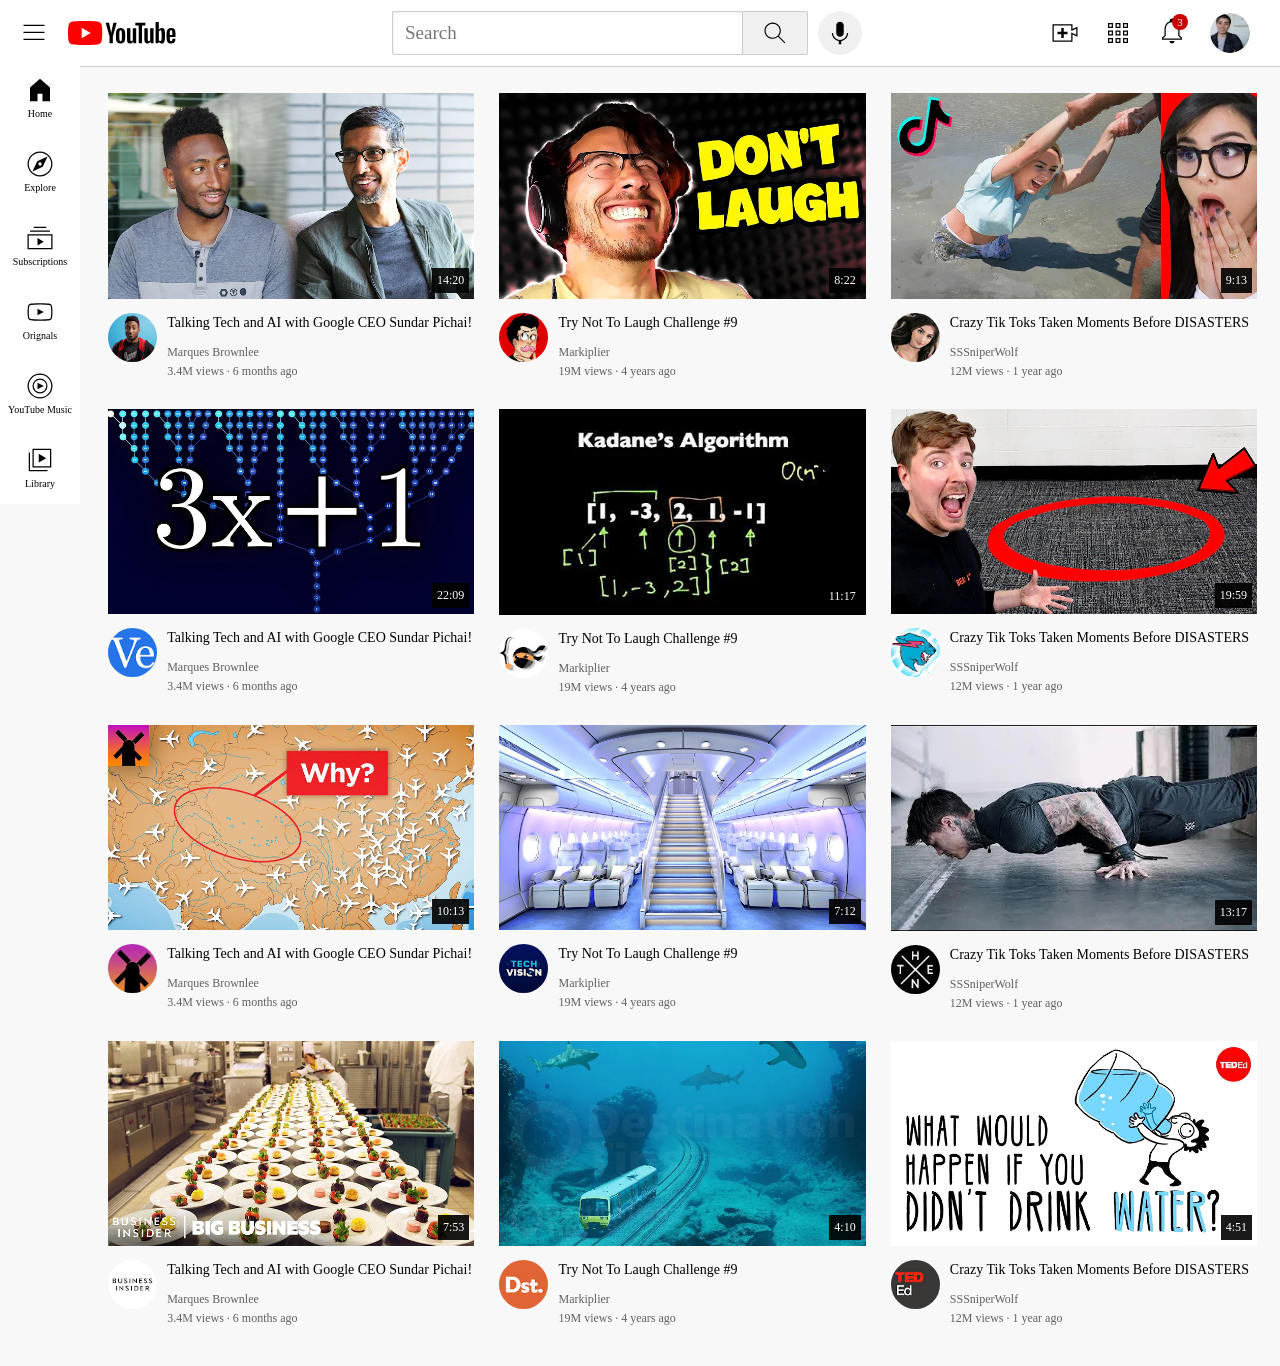
==== commit b2e4acbb: "updated" ====
--- a/yt/youtube.html
+++ b/yt/youtube.html
@@ -13,27 +13,27 @@
 <body>
     <nav class="sidebar">
             <div class="sb-button">
-                    <img class="sb-image" src="icons/home.svg">
+                    <img class="sb-image" src="../icons/home.svg">
                     <div>Home</div>
             </div>
             <div class="sb-button">
-                    <img class="sb-image" src="icons/explore.svg">
+                    <img class="sb-image" src="../icons/explore.svg">
                     <div>Explore</div>
             </div>
             <div class="sb-button">
-                    <img class="sb-image" src="icons/subscriptions.svg">
+                    <img class="sb-image" src="../icons/subscriptions.svg">
                     <div>Subscriptions</div>
             </div>
             <div class="sb-button">
-                <img class="sb-image" src="icons/originals.svg">
+                <img class="sb-image" src="../icons/originals.svg">
                 <div>Orignals</div>
             </div>
             <div class="sb-button">
-                <img class="sb-image" src="icons/youtube-music.svg">
+                <img class="sb-image" src="../icons/youtube-music.svg">
                 <div>YouTube Music</div>
             </div>
             <div class="sb-button">
-                <img class="sb-image" src="icons/library.svg">
+                <img class="sb-image" src="../icons/library.svg">
                 <div>Library</div>
             </div>
     </nav>
@@ -66,188 +66,188 @@
         <div class="tcol">
             <div class="vid">
                 <div class="tn">
-                    <img class="thumbnail" src="thumbnails/thumbnail-1.webp">
+                    <img class="thumbnail" src="../thumbnails/thumbnail-1.webp">
                     <div class="length">14:20</div>
                 </div>
                 <div class="info">
                     <div class="pp">
-                        <img class="profile" src="profiles/channel-1.jpeg">
-                    </div>
-                    <div class="desc">
-                        <p class="title">Talking Tech and AI with Google CEO Sundar Pichai!</p>
-                        <p class="creator">Marques Brownlee</p>
-                        <p class="stats">3.4M views &#183; 6 months ago</p>
-                    </div>
-                </div>
-            </div>
-            <div class="vid">
-                <div class="tn">
-                    <img class="thumbnail" src="thumbnails/thumbnail-2.webp">
+                        <img class="profile" src="../profiles/channel-1.jpeg">
+                    </div>
+                    <div class="desc">
+                        <p class="title">Talking Tech and AI with Google CEO Sundar Pichai!</p>
+                        <p class="creator">Marques Brownlee</p>
+                        <p class="stats">3.4M views &#183; 6 months ago</p>
+                    </div>
+                </div>
+            </div>
+            <div class="vid">
+                <div class="tn">
+                    <img class="thumbnail" src="../thumbnails/thumbnail-2.webp">
                     <div class="length">8:22</div>
                 </div>
                 <div class="info">
                     <div class="pp">
-                        <img class="profile" src="profiles/channel-2.jpeg">
-                    </div>
-                    <div class="desc">
-                        <p class="title">Try Not To Laugh Challenge #9</p>
-                        <p class="creator">Markiplier</p>
-                        <p class="stats">19M views &#183; 4 years ago</p>
-                    </div>
-                </div>
-            </div>
-            <div class="vid">
-                <div class="tn">
-                    <img class="thumbnail" src="thumbnails/thumbnail-3.webp">
+                        <img class="profile" src="../profiles/channel-2.jpeg">
+                    </div>
+                    <div class="desc">
+                        <p class="title">Try Not To Laugh Challenge #9</p>
+                        <p class="creator">Markiplier</p>
+                        <p class="stats">19M views &#183; 4 years ago</p>
+                    </div>
+                </div>
+            </div>
+            <div class="vid">
+                <div class="tn">
+                    <img class="thumbnail" src="../thumbnails/thumbnail-3.webp">
                     <div class="length">9:13</div>
                 </div>
                 <div class="info">
                     <div class="pp">
-                        <img class="profile" src="profiles/channel-3.jpeg">
-                    </div>
-                    <div class="desc">
-                        <p class="title">Crazy Tik Toks Taken Moments Before DISASTERS</p>
-                        <p class="creator">SSSniperWolf</p>
-                        <p class="stats">12M views &#183; 1 year ago</p>
-                    </div>
-                </div>
-            </div>
-            <div class="vid">
-                <div class="tn">
-                    <img class="thumbnail" src="thumbnails/thumbnail-4.webp">
+                        <img class="profile" src="../profiles/channel-3.jpeg">
+                    </div>
+                    <div class="desc">
+                        <p class="title">Crazy Tik Toks Taken Moments Before DISASTERS</p>
+                        <p class="creator">SSSniperWolf</p>
+                        <p class="stats">12M views &#183; 1 year ago</p>
+                    </div>
+                </div>
+            </div>
+            <div class="vid">
+                <div class="tn">
+                    <img class="thumbnail" src="../thumbnails/thumbnail-4.webp">
                     <div class="length">22:09</div>
                 </div>
                 <div class="info">
                     <div class="pp">
-                        <img class="profile" src="profiles/channel-4.jpeg">
-                    </div>
-                    <div class="desc">
-                        <p class="title">Talking Tech and AI with Google CEO Sundar Pichai!</p>
-                        <p class="creator">Marques Brownlee</p>
-                        <p class="stats">3.4M views &#183; 6 months ago</p>
-                    </div>
-                </div>
-            </div>
-            <div class="vid">
-                <div class="tn">
-                    <img class="thumbnail" src="thumbnails/thumbnail-5.webp">
+                        <img class="profile" src="../profiles/channel-4.jpeg">
+                    </div>
+                    <div class="desc">
+                        <p class="title">Talking Tech and AI with Google CEO Sundar Pichai!</p>
+                        <p class="creator">Marques Brownlee</p>
+                        <p class="stats">3.4M views &#183; 6 months ago</p>
+                    </div>
+                </div>
+            </div>
+            <div class="vid">
+                <div class="tn">
+                    <img class="thumbnail" src="../thumbnails/thumbnail-5.webp">
                     <div class="length">11:17</div>
                 </div>
                 <div class="info">
                     <div class="pp">
-                        <img class="profile" src="profiles/channel-5.jpeg">
-                    </div>
-                    <div class="desc">
-                        <p class="title">Try Not To Laugh Challenge #9</p>
-                        <p class="creator">Markiplier</p>
-                        <p class="stats">19M views &#183; 4 years ago</p>
-                    </div>
-                </div>
-            </div>
-            <div class="vid">
-                <div class="tn">
-                    <img class="thumbnail" src="thumbnails/thumbnail-6.webp">
+                        <img class="profile" src="../profiles/channel-5.jpeg">
+                    </div>
+                    <div class="desc">
+                        <p class="title">Try Not To Laugh Challenge #9</p>
+                        <p class="creator">Markiplier</p>
+                        <p class="stats">19M views &#183; 4 years ago</p>
+                    </div>
+                </div>
+            </div>
+            <div class="vid">
+                <div class="tn">
+                    <img class="thumbnail" src="../thumbnails/thumbnail-6.webp">
                     <div class="length">19:59</div>
                 </div>
                 <div class="info">
                     <div class="pp">
-                        <img class="profile" src="profiles/channel-6.jpeg">
-                    </div>
-                    <div class="desc">
-                        <p class="title">Crazy Tik Toks Taken Moments Before DISASTERS</p>
-                        <p class="creator">SSSniperWolf</p>
-                        <p class="stats">12M views &#183; 1 year ago</p>
-                    </div>
-                </div>
-            </div>
-            <div class="vid">
-                <div class="tn">
-                    <img class="thumbnail" src="thumbnails/thumbnail-7.webp">
+                        <img class="profile" src="../profiles/channel-6.jpeg">
+                    </div>
+                    <div class="desc">
+                        <p class="title">Crazy Tik Toks Taken Moments Before DISASTERS</p>
+                        <p class="creator">SSSniperWolf</p>
+                        <p class="stats">12M views &#183; 1 year ago</p>
+                    </div>
+                </div>
+            </div>
+            <div class="vid">
+                <div class="tn">
+                    <img class="thumbnail" src="../thumbnails/thumbnail-7.webp">
                     <div class="length">10:13</div>
                 </div>
                 <div class="info">
                     <div class="pp">
-                        <img class="profile" src="profiles/channel-7.jpeg">
-                    </div>
-                    <div class="desc">
-                        <p class="title">Talking Tech and AI with Google CEO Sundar Pichai!</p>
-                        <p class="creator">Marques Brownlee</p>
-                        <p class="stats">3.4M views &#183; 6 months ago</p>
-                    </div>
-                </div>
-            </div>
-            <div class="vid">
-                <div class="tn">
-                    <img class="thumbnail" src="thumbnails/thumbnail-8.webp">
+                        <img class="profile" src="../profiles/channel-7.jpeg">
+                    </div>
+                    <div class="desc">
+                        <p class="title">Talking Tech and AI with Google CEO Sundar Pichai!</p>
+                        <p class="creator">Marques Brownlee</p>
+                        <p class="stats">3.4M views &#183; 6 months ago</p>
+                    </div>
+                </div>
+            </div>
+            <div class="vid">
+                <div class="tn">
+                    <img class="thumbnail" src="../thumbnails/thumbnail-8.webp">
                     <div class="length">7:12</div>
                 </div>
                 <div class="info">
                     <div class="pp">
-                        <img class="profile" src="profiles/channel-8.jpeg">
-                    </div>
-                    <div class="desc">
-                        <p class="title">Try Not To Laugh Challenge #9</p>
-                        <p class="creator">Markiplier</p>
-                        <p class="stats">19M views &#183; 4 years ago</p>
-                    </div>
-                </div>
-            </div>
-            <div class="vid">
-                <div class="tn">
-                    <img class="thumbnail" src="thumbnails/thumbnail-9.webp">
+                        <img class="profile" src="../profiles/channel-8.jpeg">
+                    </div>
+                    <div class="desc">
+                        <p class="title">Try Not To Laugh Challenge #9</p>
+                        <p class="creator">Markiplier</p>
+                        <p class="stats">19M views &#183; 4 years ago</p>
+                    </div>
+                </div>
+            </div>
+            <div class="vid">
+                <div class="tn">
+                    <img class="thumbnail" src="../thumbnails/thumbnail-9.webp">
                     <div class="length">13:17</div>
                 </div>
                 <div class="info">
                     <div class="pp">
-                        <img class="profile" src="profiles/channel-9.jpeg">
-                    </div>
-                    <div class="desc">
-                        <p class="title">Crazy Tik Toks Taken Moments Before DISASTERS</p>
-                        <p class="creator">SSSniperWolf</p>
-                        <p class="stats">12M views &#183; 1 year ago</p>
-                    </div>
-                </div>
-            </div>
-            <div class="vid">
-                <div class="tn">
-                    <img class="thumbnail" src="thumbnails/thumbnail-10.webp">
+                        <img class="profile" src="../profiles/channel-9.jpeg">
+                    </div>
+                    <div class="desc">
+                        <p class="title">Crazy Tik Toks Taken Moments Before DISASTERS</p>
+                        <p class="creator">SSSniperWolf</p>
+                        <p class="stats">12M views &#183; 1 year ago</p>
+                    </div>
+                </div>
+            </div>
+            <div class="vid">
+                <div class="tn">
+                    <img class="thumbnail" src="../thumbnails/thumbnail-10.webp">
                     <div class="length">7:53</div>
                 </div>
                 <div class="info">
                     <div class="pp">
-                        <img class="profile" src="profiles/channel-10.jpeg">
-                    </div>
-                    <div class="desc">
-                        <p class="title">Talking Tech and AI with Google CEO Sundar Pichai!</p>
-                        <p class="creator">Marques Brownlee</p>
-                        <p class="stats">3.4M views &#183; 6 months ago</p>
-                    </div>
-                </div>
-            </div>
-            <div class="vid">
-                <div class="tn">
-                    <img class="thumbnail" src="thumbnails/thumbnail-11.webp">
+                        <img class="profile" src="../profiles/channel-10.jpeg">
+                    </div>
+                    <div class="desc">
+                        <p class="title">Talking Tech and AI with Google CEO Sundar Pichai!</p>
+                        <p class="creator">Marques Brownlee</p>
+                        <p class="stats">3.4M views &#183; 6 months ago</p>
+                    </div>
+                </div>
+            </div>
+            <div class="vid">
+                <div class="tn">
+                    <img class="thumbnail" src="../thumbnails/thumbnail-11.webp">
                     <div class="length">4:10</div>
                 </div>
                 <div class="info">
                     <div class="pp">
-                        <img class="profile" src="profiles/channel-11.jpeg">
-                    </div>
-                    <div class="desc">
-                        <p class="title">Try Not To Laugh Challenge #9</p>
-                        <p class="creator">Markiplier</p>
-                        <p class="stats">19M views &#183; 4 years ago</p>
-                    </div>
-                </div>
-            </div>
-            <div class="vid">
-                <div class="tn">
-                    <img class="thumbnail" src="thumbnails/thumbnail-12.webp">
+                        <img class="profile" src="../profiles/channel-11.jpeg">
+                    </div>
+                    <div class="desc">
+                        <p class="title">Try Not To Laugh Challenge #9</p>
+                        <p class="creator">Markiplier</p>
+                        <p class="stats">19M views &#183; 4 years ago</p>
+                    </div>
+                </div>
+            </div>
+            <div class="vid">
+                <div class="tn">
+                    <img class="thumbnail" src="../thumbnails/thumbnail-12.webp">
                     <div class="length">4:51</div>
                 </div>
                 <div class="info">
                     <div class="pp">
-                        <img class="profile" src="profiles/channel-12.jpeg">
+                        <img class="profile" src="../profiles/channel-12.jpeg">
                     </div>
                     <div class="desc">
                         <p class="title">Crazy Tik Toks Taken Moments Before DISASTERS</p>
